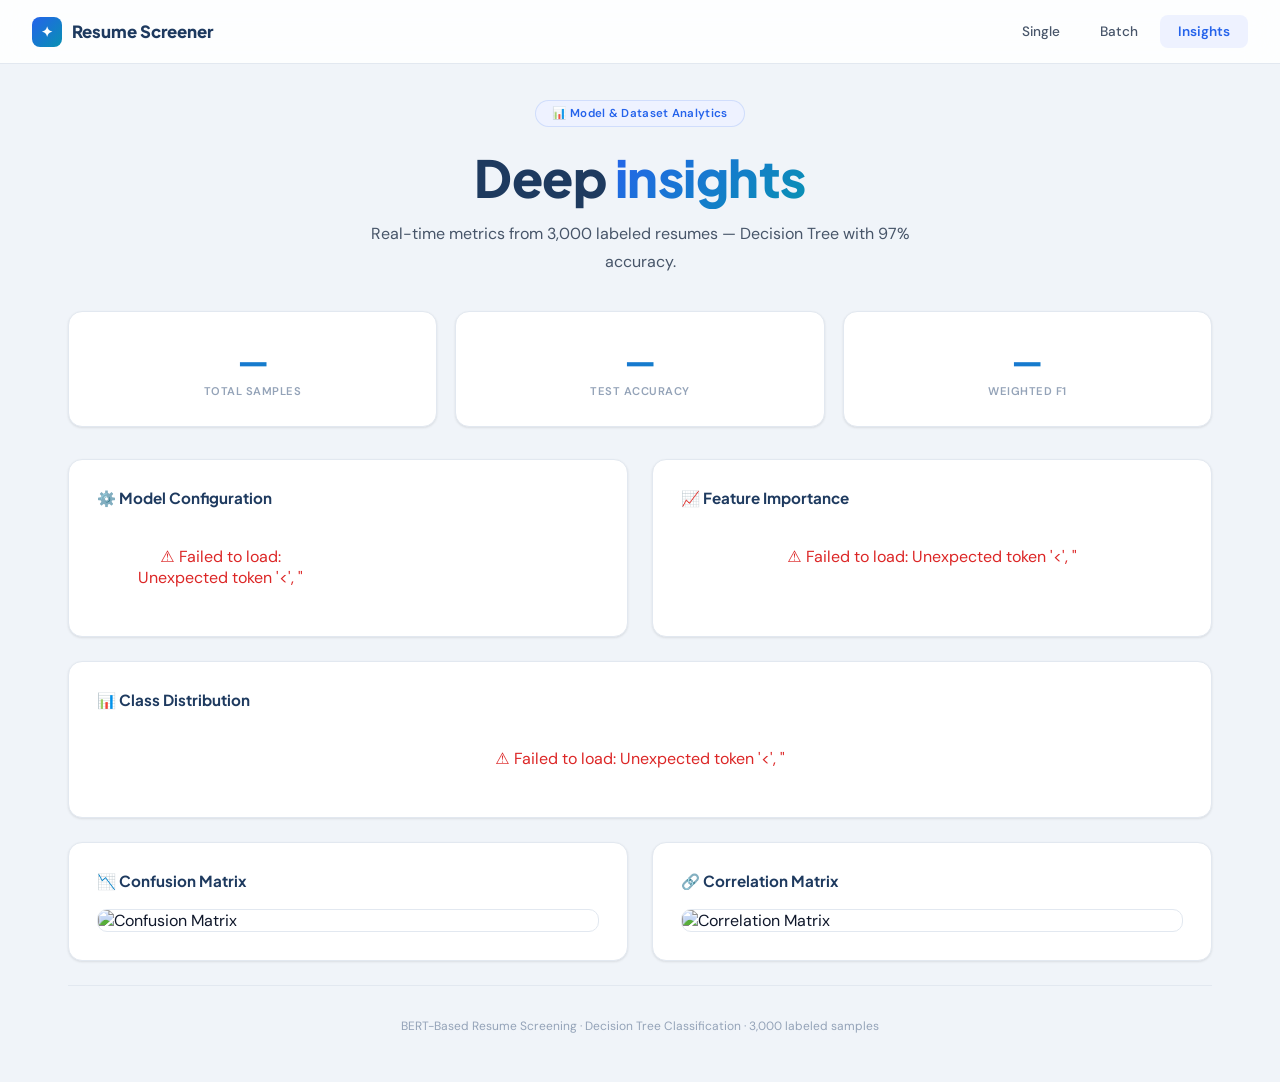
==== app/templates/analytics.html @ 0c1407dc "initial boom" ====
<!DOCTYPE html>
<html lang="en">
<head>
<meta charset="UTF-8">
<meta name="viewport" content="width=device-width, initial-scale=1.0">
<title>Insights — Resume Screener</title>
<link rel="preconnect" href="https://fonts.googleapis.com">
<link href="https://fonts.googleapis.com/css2?family=Plus+Jakarta+Sans:wght@400;500;600;700;800&family=DM+Sans:opsz,wght@9..40,400;9..40,500;9..40,600;9..40,700&display=swap" rel="stylesheet">
<style>
:root {
  --bg: #f0f4f9;
  --surface: #ffffff;
  --nav-bg: rgba(255,255,255,0.85);
  --border: #e2e8f0;
  --shadow-sm: 0 1px 3px rgba(0,0,0,0.06), 0 1px 2px rgba(0,0,0,0.04);
  --shadow-md: 0 4px 16px rgba(0,0,0,0.06), 0 2px 8px rgba(0,0,0,0.04);
  --radius: 14px;
  --radius-sm: 8px;
  --text: #0f172a;
  --text-secondary: #475569;
  --text-tertiary: #94a3b8;
  --primary: #1e3a5f;
  --primary-light: #2563eb;
  --primary-surface: #eef2ff;
  --accent: #0891b2;
  --success: #059669;
  --success-bg: #ecfdf5;
  --warning: #d97706;
  --warning-bg: #fffbeb;
  --danger: #dc2626;
  --danger-bg: #fef2f2;
}
*{margin:0;padding:0;box-sizing:border-box}
body{
  font-family:'DM Sans',system-ui,-apple-system,sans-serif;
  background:var(--bg);color:var(--text);min-height:100vh;
}

nav{
  position:fixed;top:0;left:0;right:0;z-index:100;
  background:var(--nav-bg);
  backdrop-filter:blur(16px);-webkit-backdrop-filter:blur(16px);
  border-bottom:1px solid var(--border);
  padding:0 32px;height:64px;
  display:flex;align-items:center;justify-content:space-between;
}
nav .logo{
  font-family:'Plus Jakarta Sans',sans-serif;
  font-size:1.05rem;font-weight:800;
  color:var(--primary);display:flex;align-items:center;gap:10px;
}
nav .logo .logo-icon{
  width:30px;height:30px;
  background:linear-gradient(135deg,var(--primary-light),var(--accent));
  border-radius:8px;display:flex;align-items:center;justify-content:center;
  color:#fff;font-size:.85rem;
}
nav .links{display:flex;gap:4px}
nav .links a{
  color:var(--text-secondary);text-decoration:none;
  font-size:.85rem;font-weight:500;
  padding:8px 18px;border-radius:var(--radius-sm);
  transition:all .2s;
}
nav .links a:hover{color:var(--primary-light);background:var(--primary-surface)}
nav .links a.active{color:var(--primary-light);background:var(--primary-surface);font-weight:600}

.container{max-width:1200px;margin:0 auto;padding:0 28px}

.hero{padding:100px 0 36px;text-align:center}
.hero-badge{
  display:inline-flex;align-items:center;gap:6px;
  padding:5px 16px;border-radius:20px;
  font-size:.72rem;font-weight:600;letter-spacing:.3px;
  background:var(--primary-surface);color:var(--primary-light);
  border:1px solid rgba(37,99,235,0.15);margin-bottom:20px;
}
.hero h1{
  font-family:'Plus Jakarta Sans',sans-serif;
  font-size:clamp(2rem,4.5vw,3.2rem);font-weight:800;
  line-height:1.2;letter-spacing:-0.5px;
  color:var(--primary);margin-bottom:12px;
}
.hero h1 .highlight{
  background:linear-gradient(135deg,var(--primary-light),var(--accent));
  -webkit-background-clip:text;-webkit-text-fill-color:transparent;
  background-clip:text;
}
.hero p{font-size:1rem;color:var(--text-secondary);max-width:560px;margin:0 auto;line-height:1.7}

.card{
  background:var(--surface);border:1px solid var(--border);
  border-radius:var(--radius);padding:28px;
  box-shadow:var(--shadow-sm);transition:all .25s;margin-bottom:24px;
}
.card:hover{box-shadow:var(--shadow-md)}
.card h2{
  font-family:'Plus Jakarta Sans',sans-serif;
  font-size:.95rem;font-weight:700;color:var(--primary);
  margin-bottom:18px;display:flex;align-items:center;gap:8px;
}

/* ─── Hero Stats ─── */
.hero-stats{display:grid;grid-template-columns:repeat(3,1fr);gap:18px;margin-bottom:32px}
.hs-item{
  text-align:center;padding:28px 20px;
  background:var(--surface);border-radius:var(--radius);
  border:1px solid var(--border);box-shadow:var(--shadow-sm);
  transition:all .25s;
}
.hs-item:hover{box-shadow:var(--shadow-md);transform:translateY(-2px)}
.hs-item .hs-num{
  font-size:2rem;font-weight:800;font-family:'Plus Jakarta Sans',sans-serif;
  background:linear-gradient(135deg,var(--primary-light),var(--accent));
  -webkit-background-clip:text;-webkit-text-fill-color:transparent;
  background-clip:text;
}
.hs-item .hs-label{font-size:.7rem;color:var(--text-tertiary);text-transform:uppercase;letter-spacing:.5px;font-weight:600;margin-top:4px}

/* ─── Two Column ─── */
.two-col{display:grid;grid-template-columns:1fr 1fr;gap:24px}
@media(max-width:968px){.two-col{grid-template-columns:1fr}.hero-stats{grid-template-columns:1fr}}

/* ─── Feat Bars ─── */
.feat{margin:8px 0}
.feat .ft-header{display:flex;justify-content:space-between;font-size:.78rem;margin-bottom:4px}
.feat .ft-header span:last-child{color:var(--primary-light);font-weight:600;font-family:'Plus Jakarta Sans',sans-serif}
.feat .ft-track{height:20px;background:var(--bg);border-radius:6px;overflow:hidden;border:1px solid var(--border)}
.feat .ft-fill{height:100%;border-radius:6px;transition:width 1s cubic-bezier(.23,1,.32,1);background:linear-gradient(90deg,var(--primary-light),var(--accent))}

/* ─── Config ─── */
.cfg-grid{display:grid;grid-template-columns:1fr 1fr;gap:8px}
.cfg-row{display:flex;justify-content:space-between;padding:10px 14px;border-radius:6px;background:var(--bg);border:1px solid var(--border);font-size:.78rem}
.cfg-row .ck{color:var(--text-secondary)}
.cfg-row .cv{color:var(--primary-light);font-weight:600;font-family:'Plus Jakarta Sans',sans-serif}

/* ─── Charts ─── */
.chart-box{border-radius:10px;overflow:hidden;border:1px solid var(--border)}
.chart-box img{max-width:100%;display:block}

/* ─── Donut ─── */
.donut-wrap{display:flex;gap:28px;align-items:center;justify-content:center;flex-wrap:wrap}
.donut-svg{width:170px;height:170px;position:relative}
.donut-svg svg{transform:rotate(-90deg)}
.donut-svg .d-center{position:absolute;inset:0;display:flex;flex-direction:column;align-items:center;justify-content:center;font-size:.65rem;color:var(--text-tertiary)}
.donut-svg .d-center .d-big{font-size:1.5rem;font-weight:800;font-family:'Plus Jakarta Sans',sans-serif;color:var(--text)}
.donut-legend{display:flex;flex-direction:column;gap:8px}
.donut-legend .dl-item{display:flex;align-items:center;gap:8px;font-size:.8rem}
.donut-legend .dl-dot{width:10px;height:10px;border-radius:50%}

.spinner-wrap{text-align:center;padding:40px;color:var(--text-tertiary)}
.spinner-wrap .sp{width:24px;height:24px;border:2px solid rgba(37,99,235,0.1);border-top-color:var(--primary-light);border-radius:50%;animation:spin .7s linear infinite;margin:0 auto 12px}
@keyframes spin{to{transform:rotate(360deg)}}

footer{text-align:center;padding:32px 0 48px;border-top:1px solid var(--border)}
footer p{font-size:.75rem;color:var(--text-tertiary)}
::-webkit-scrollbar{width:6px}
::-webkit-scrollbar-thumb{background:var(--border);border-radius:3px}

@media(max-width:768px){
  nav{padding:0 16px}
  .hero{padding:84px 0 28px}
  .card{padding:20px}
  .cfg-grid{grid-template-columns:1fr}
  .donut-wrap{flex-direction:column}
}
</style>
</head>
<body>
<nav>
  <div class="logo">
    <span class="logo-icon">✦</span>
    Resume Screener
  </div>
  <div class="links">
    <a href="/">Single</a>
    <a href="/batch">Batch</a>
    <a href="/analytics" class="active">Insights</a>
  </div>
</nav>

<div class="container">
  <div class="hero">
    <div class="hero-badge">📊 Model & Dataset Analytics</div>
    <h1>Deep <span class="highlight">insights</span></h1>
    <p>Real-time metrics from 3,000 labeled resumes — Decision Tree with 97% accuracy.</p>
  </div>

  <div class="hero-stats" id="heroStats">
    <div class="hs-item"><div class="hs-num" id="totalSamples">—</div><div class="hs-label">Total Samples</div></div>
    <div class="hs-item"><div class="hs-num" id="testAccuracy">—</div><div class="hs-label">Test Accuracy</div></div>
    <div class="hs-item"><div class="hs-num" id="testF1">—</div><div class="hs-label">Weighted F1</div></div>
  </div>

  <div class="two-col">
    <div class="card">
      <h2>⚙️ Model Configuration</h2>
      <div class="cfg-grid" id="modelConfig">
        <div class="spinner-wrap"><div class="sp"></div><span>Loading...</span></div>
      </div>
    </div>
    <div class="card">
      <h2>📈 Feature Importance</h2>
      <div id="featureImportance">
        <div class="spinner-wrap"><div class="sp"></div><span>Loading...</span></div>
      </div>
    </div>
  </div>

  <div class="card">
    <h2>📊 Class Distribution</h2>
    <div id="classDist">
      <div class="spinner-wrap"><div class="sp"></div><span>Loading...</span></div>
    </div>
  </div>

  <div class="two-col">
    <div class="card">
      <h2>📉 Confusion Matrix</h2>
      <div class="chart-box"><img id="confMatrix" src="" alt="Confusion Matrix" style="width:100%"></div>
    </div>
    <div class="card">
      <h2>🔗 Correlation Matrix</h2>
      <div class="chart-box"><img id="corrMatrix" src="" alt="Correlation Matrix" style="width:100%"></div>
    </div>
  </div>

  <footer>
    <p>BERT-Based Resume Screening &middot; Decision Tree Classification &middot; 3,000 labeled samples</p>
  </footer>
</div>

<script>
async function loadAnalytics(){
  try{
    const [m, d, s] = await Promise.all([
      fetch('/api/model/info').then(r=>r.json()),
      fetch('/api/class_distribution').then(r=>r.json()),
      fetch('/api/dataset/stats').then(r=>r.json())
    ]);
    document.getElementById('totalSamples').textContent = s.total_samples?.toLocaleString() || '—';
    document.getElementById('testAccuracy').textContent = m.test_accuracy ? (m.test_accuracy*100).toFixed(1)+'%' : '—';
    document.getElementById('testF1').textContent = m.test_f1 ? (m.test_f1*100).toFixed(1)+'%' : '—';
    if(m.params){
      document.getElementById('modelConfig').innerHTML = Object.entries(m.params).map(([k,v]) =>
        `<div class="cfg-row"><span class="ck">${k.replace(/_/g,' ')}</span><span class="cv">${v===null?'balanced':v}</span></div>`
      ).join('');
    }
    if(m.feature_importance?.length){
      const fi = m.feature_importance.slice(0,8), mx = Math.max(...fi.map(f=>f.importance));
      document.getElementById('featureImportance').innerHTML = fi.map(f =>
        `<div class="feat"><div class="ft-header"><span>${f.feature.replace(/_/g,' ')}</span><span>${(f.importance*100).toFixed(1)}%</span></div><div class="ft-track"><div class="ft-fill" style="width:${(f.importance/mx*100).toFixed(1)}%"></div></div></div>`
      ).join('');
    }
    if(d.class_distribution){
      const dist = d.class_distribution, total = Object.values(dist).reduce((a,b)=>a+b,0);
      const colors = {Authentic:'#059669', Suspicious:'#d97706', 'Potentially Fake':'#dc2626'};
      let offset = 0;
      const slices = Object.entries(dist).map(([k,v])=>{
        const pct=v/total*100; const s=offset; offset+=pct/100*360;
        return `<circle cx="85" cy="85" r="72" fill="none" stroke="${colors[k]}" stroke-width="22" stroke-dasharray="${pct/100*452} ${452}" stroke-dashoffset="${-s/360*452}"/>`;
      }).join('');
      document.getElementById('classDist').innerHTML = `
        <div class="donut-wrap">
          <div class="donut-svg"><svg viewBox="0 0 170 170" width="170" height="170">${slices}</svg><div class="d-center"><span class="d-big">${total}</span><span>total</span></div></div>
          <div class="donut-legend">${Object.entries(dist).map(([k,v])=>`<div class="dl-item"><span class="dl-dot" style="background:${colors[k]}"></span><span>${k} <strong>${v}</strong> (${(v/total*100).toFixed(1)}%)</span></div>`).join('')}</div>
        </div>`;
    }
    document.getElementById('confMatrix').src = '/static/confusion_matrix.png';
    document.getElementById('corrMatrix').src = '/static/correlation_matrix.png';
  }catch(err){
    document.querySelectorAll('#modelConfig,#featureImportance,#classDist').forEach(el =>
      el.innerHTML = `<div style="padding:20px;text-align:center;color:var(--danger)">⚠ Failed to load: ${err.message}</div>`
    );
  }
}
loadAnalytics();
</script>
</body>
</html>
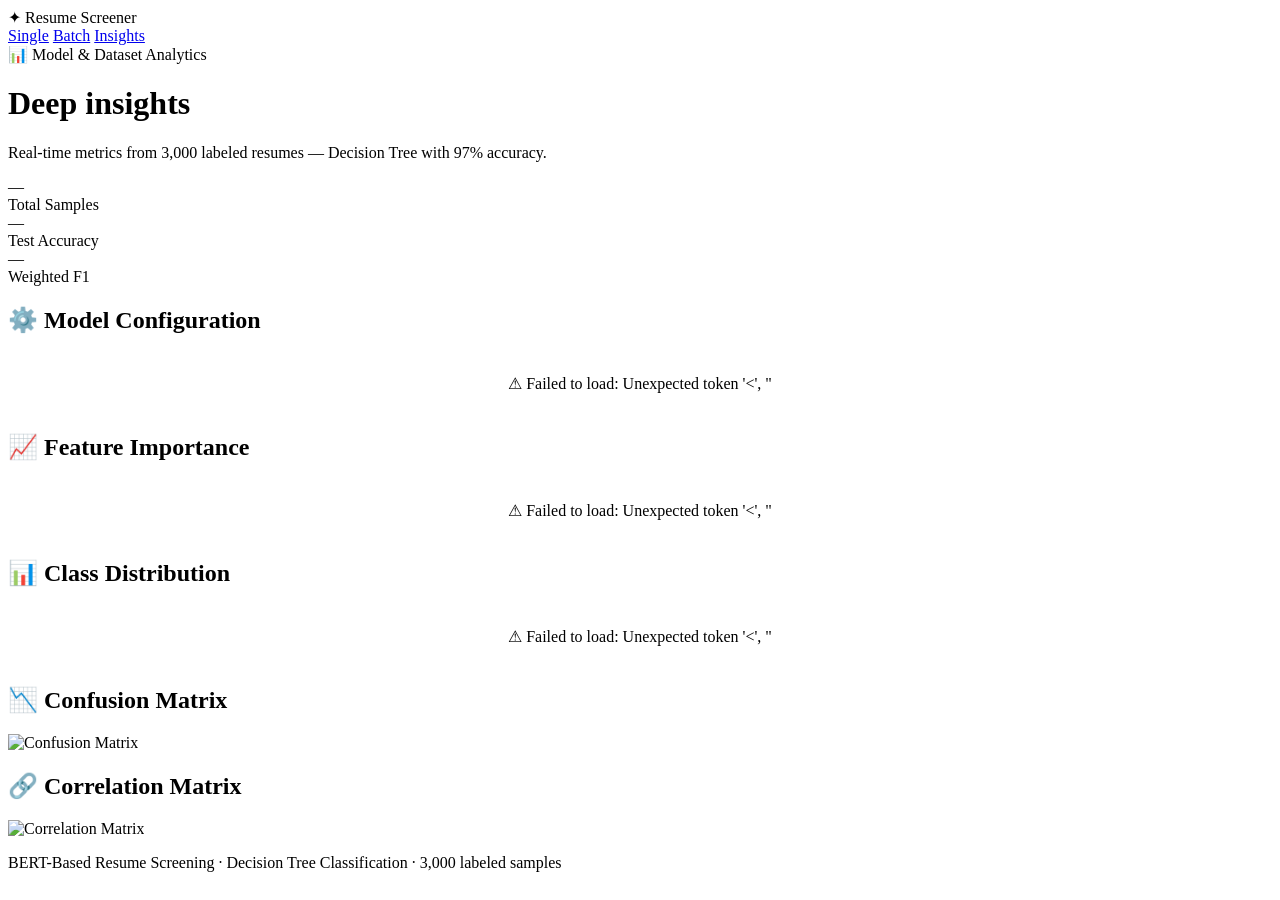
==== commit 74168e24: "retrained F1 to 98%" ====
--- a/app/templates/analytics.html
+++ b/app/templates/analytics.html
@@ -6,165 +6,7 @@
 <title>Insights — Resume Screener</title>
 <link rel="preconnect" href="https://fonts.googleapis.com">
 <link href="https://fonts.googleapis.com/css2?family=Plus+Jakarta+Sans:wght@400;500;600;700;800&family=DM+Sans:opsz,wght@9..40,400;9..40,500;9..40,600;9..40,700&display=swap" rel="stylesheet">
-<style>
-:root {
-  --bg: #f0f4f9;
-  --surface: #ffffff;
-  --nav-bg: rgba(255,255,255,0.85);
-  --border: #e2e8f0;
-  --shadow-sm: 0 1px 3px rgba(0,0,0,0.06), 0 1px 2px rgba(0,0,0,0.04);
-  --shadow-md: 0 4px 16px rgba(0,0,0,0.06), 0 2px 8px rgba(0,0,0,0.04);
-  --radius: 14px;
-  --radius-sm: 8px;
-  --text: #0f172a;
-  --text-secondary: #475569;
-  --text-tertiary: #94a3b8;
-  --primary: #1e3a5f;
-  --primary-light: #2563eb;
-  --primary-surface: #eef2ff;
-  --accent: #0891b2;
-  --success: #059669;
-  --success-bg: #ecfdf5;
-  --warning: #d97706;
-  --warning-bg: #fffbeb;
-  --danger: #dc2626;
-  --danger-bg: #fef2f2;
-}
-*{margin:0;padding:0;box-sizing:border-box}
-body{
-  font-family:'DM Sans',system-ui,-apple-system,sans-serif;
-  background:var(--bg);color:var(--text);min-height:100vh;
-}
-
-nav{
-  position:fixed;top:0;left:0;right:0;z-index:100;
-  background:var(--nav-bg);
-  backdrop-filter:blur(16px);-webkit-backdrop-filter:blur(16px);
-  border-bottom:1px solid var(--border);
-  padding:0 32px;height:64px;
-  display:flex;align-items:center;justify-content:space-between;
-}
-nav .logo{
-  font-family:'Plus Jakarta Sans',sans-serif;
-  font-size:1.05rem;font-weight:800;
-  color:var(--primary);display:flex;align-items:center;gap:10px;
-}
-nav .logo .logo-icon{
-  width:30px;height:30px;
-  background:linear-gradient(135deg,var(--primary-light),var(--accent));
-  border-radius:8px;display:flex;align-items:center;justify-content:center;
-  color:#fff;font-size:.85rem;
-}
-nav .links{display:flex;gap:4px}
-nav .links a{
-  color:var(--text-secondary);text-decoration:none;
-  font-size:.85rem;font-weight:500;
-  padding:8px 18px;border-radius:var(--radius-sm);
-  transition:all .2s;
-}
-nav .links a:hover{color:var(--primary-light);background:var(--primary-surface)}
-nav .links a.active{color:var(--primary-light);background:var(--primary-surface);font-weight:600}
-
-.container{max-width:1200px;margin:0 auto;padding:0 28px}
-
-.hero{padding:100px 0 36px;text-align:center}
-.hero-badge{
-  display:inline-flex;align-items:center;gap:6px;
-  padding:5px 16px;border-radius:20px;
-  font-size:.72rem;font-weight:600;letter-spacing:.3px;
-  background:var(--primary-surface);color:var(--primary-light);
-  border:1px solid rgba(37,99,235,0.15);margin-bottom:20px;
-}
-.hero h1{
-  font-family:'Plus Jakarta Sans',sans-serif;
-  font-size:clamp(2rem,4.5vw,3.2rem);font-weight:800;
-  line-height:1.2;letter-spacing:-0.5px;
-  color:var(--primary);margin-bottom:12px;
-}
-.hero h1 .highlight{
-  background:linear-gradient(135deg,var(--primary-light),var(--accent));
-  -webkit-background-clip:text;-webkit-text-fill-color:transparent;
-  background-clip:text;
-}
-.hero p{font-size:1rem;color:var(--text-secondary);max-width:560px;margin:0 auto;line-height:1.7}
-
-.card{
-  background:var(--surface);border:1px solid var(--border);
-  border-radius:var(--radius);padding:28px;
-  box-shadow:var(--shadow-sm);transition:all .25s;margin-bottom:24px;
-}
-.card:hover{box-shadow:var(--shadow-md)}
-.card h2{
-  font-family:'Plus Jakarta Sans',sans-serif;
-  font-size:.95rem;font-weight:700;color:var(--primary);
-  margin-bottom:18px;display:flex;align-items:center;gap:8px;
-}
-
-/* ─── Hero Stats ─── */
-.hero-stats{display:grid;grid-template-columns:repeat(3,1fr);gap:18px;margin-bottom:32px}
-.hs-item{
-  text-align:center;padding:28px 20px;
-  background:var(--surface);border-radius:var(--radius);
-  border:1px solid var(--border);box-shadow:var(--shadow-sm);
-  transition:all .25s;
-}
-.hs-item:hover{box-shadow:var(--shadow-md);transform:translateY(-2px)}
-.hs-item .hs-num{
-  font-size:2rem;font-weight:800;font-family:'Plus Jakarta Sans',sans-serif;
-  background:linear-gradient(135deg,var(--primary-light),var(--accent));
-  -webkit-background-clip:text;-webkit-text-fill-color:transparent;
-  background-clip:text;
-}
-.hs-item .hs-label{font-size:.7rem;color:var(--text-tertiary);text-transform:uppercase;letter-spacing:.5px;font-weight:600;margin-top:4px}
-
-/* ─── Two Column ─── */
-.two-col{display:grid;grid-template-columns:1fr 1fr;gap:24px}
-@media(max-width:968px){.two-col{grid-template-columns:1fr}.hero-stats{grid-template-columns:1fr}}
-
-/* ─── Feat Bars ─── */
-.feat{margin:8px 0}
-.feat .ft-header{display:flex;justify-content:space-between;font-size:.78rem;margin-bottom:4px}
-.feat .ft-header span:last-child{color:var(--primary-light);font-weight:600;font-family:'Plus Jakarta Sans',sans-serif}
-.feat .ft-track{height:20px;background:var(--bg);border-radius:6px;overflow:hidden;border:1px solid var(--border)}
-.feat .ft-fill{height:100%;border-radius:6px;transition:width 1s cubic-bezier(.23,1,.32,1);background:linear-gradient(90deg,var(--primary-light),var(--accent))}
-
-/* ─── Config ─── */
-.cfg-grid{display:grid;grid-template-columns:1fr 1fr;gap:8px}
-.cfg-row{display:flex;justify-content:space-between;padding:10px 14px;border-radius:6px;background:var(--bg);border:1px solid var(--border);font-size:.78rem}
-.cfg-row .ck{color:var(--text-secondary)}
-.cfg-row .cv{color:var(--primary-light);font-weight:600;font-family:'Plus Jakarta Sans',sans-serif}
-
-/* ─── Charts ─── */
-.chart-box{border-radius:10px;overflow:hidden;border:1px solid var(--border)}
-.chart-box img{max-width:100%;display:block}
-
-/* ─── Donut ─── */
-.donut-wrap{display:flex;gap:28px;align-items:center;justify-content:center;flex-wrap:wrap}
-.donut-svg{width:170px;height:170px;position:relative}
-.donut-svg svg{transform:rotate(-90deg)}
-.donut-svg .d-center{position:absolute;inset:0;display:flex;flex-direction:column;align-items:center;justify-content:center;font-size:.65rem;color:var(--text-tertiary)}
-.donut-svg .d-center .d-big{font-size:1.5rem;font-weight:800;font-family:'Plus Jakarta Sans',sans-serif;color:var(--text)}
-.donut-legend{display:flex;flex-direction:column;gap:8px}
-.donut-legend .dl-item{display:flex;align-items:center;gap:8px;font-size:.8rem}
-.donut-legend .dl-dot{width:10px;height:10px;border-radius:50%}
-
-.spinner-wrap{text-align:center;padding:40px;color:var(--text-tertiary)}
-.spinner-wrap .sp{width:24px;height:24px;border:2px solid rgba(37,99,235,0.1);border-top-color:var(--primary-light);border-radius:50%;animation:spin .7s linear infinite;margin:0 auto 12px}
-@keyframes spin{to{transform:rotate(360deg)}}
-
-footer{text-align:center;padding:32px 0 48px;border-top:1px solid var(--border)}
-footer p{font-size:.75rem;color:var(--text-tertiary)}
-::-webkit-scrollbar{width:6px}
-::-webkit-scrollbar-thumb{background:var(--border);border-radius:3px}
-
-@media(max-width:768px){
-  nav{padding:0 16px}
-  .hero{padding:84px 0 28px}
-  .card{padding:20px}
-  .cfg-grid{grid-template-columns:1fr}
-  .donut-wrap{flex-direction:column}
-}
-</style>
+<link rel="stylesheet" href="/static/style.css?v=2">
 </head>
 <body>
 <nav>
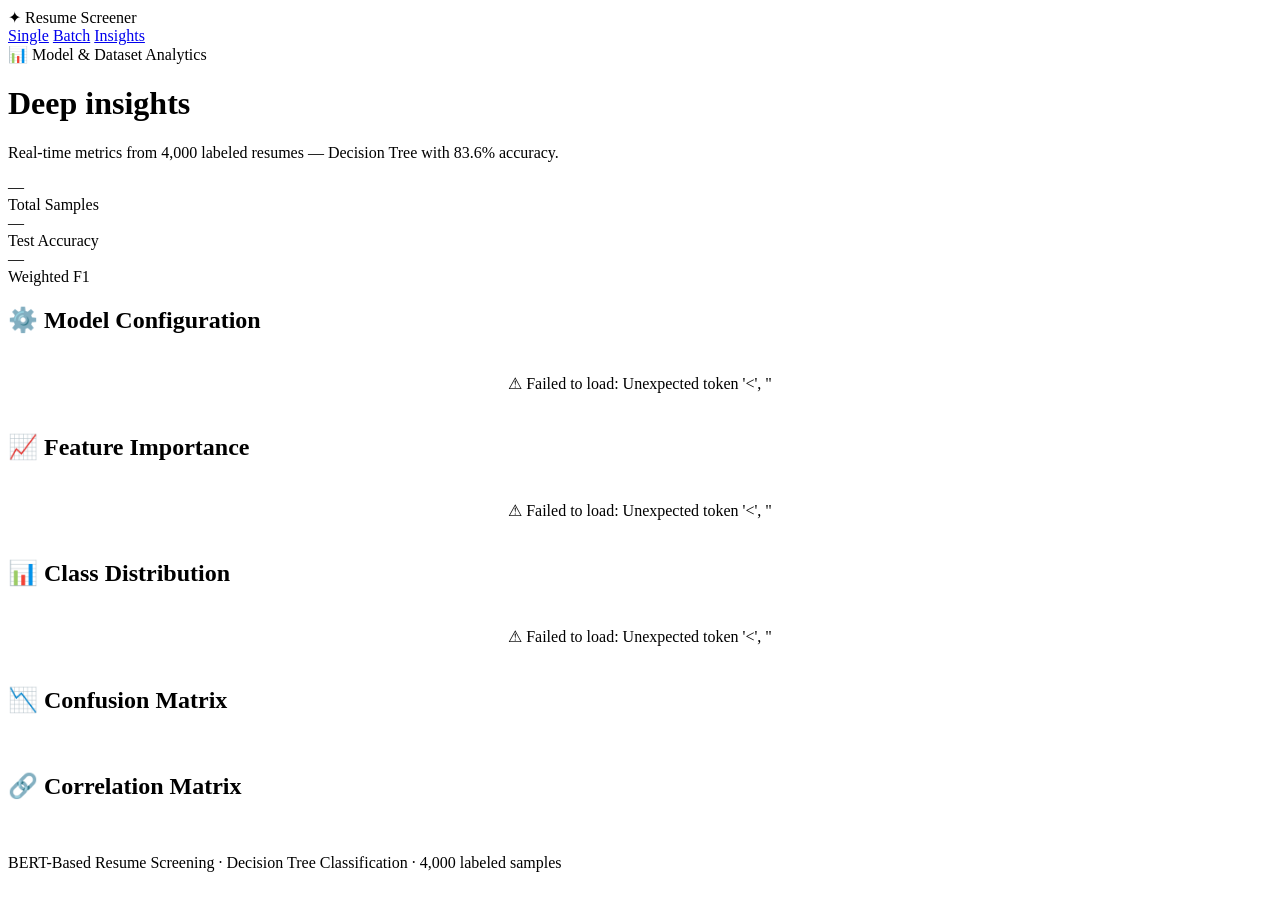
==== commit 2b7d6f83: "docker_hf" ====
--- a/app/templates/analytics.html
+++ b/app/templates/analytics.html
@@ -5,10 +5,24 @@
 <meta name="viewport" content="width=device-width, initial-scale=1.0">
 <title>Insights — Resume Screener</title>
 <link rel="preconnect" href="https://fonts.googleapis.com">
-<link href="https://fonts.googleapis.com/css2?family=Plus+Jakarta+Sans:wght@400;500;600;700;800&family=DM+Sans:opsz,wght@9..40,400;9..40,500;9..40,600;9..40,700&display=swap" rel="stylesheet">
-<link rel="stylesheet" href="/static/style.css?v=2">
+<link href="https://fonts.googleapis.com/css2?family=Plus+Jakarta+Sans:wght@400;500;600;700;800&family=Inter:wght@300;400;500;600;700&display=swap" rel="stylesheet">
+<link rel="stylesheet" href="/static/style.css?v=4">
 </head>
 <body>
+
+<div class="particles">
+  <span class="particle"></span>
+  <span class="particle"></span>
+  <span class="particle"></span>
+  <span class="particle"></span>
+  <span class="particle"></span>
+  <span class="particle"></span>
+  <span class="particle"></span>
+  <span class="particle"></span>
+  <span class="particle"></span>
+  <span class="particle"></span>
+</div>
+
 <nav>
   <div class="logo">
     <span class="logo-icon">✦</span>
@@ -24,8 +38,8 @@
 <div class="container">
   <div class="hero">
     <div class="hero-badge">📊 Model & Dataset Analytics</div>
-    <h1>Deep <span class="highlight">insights</span></h1>
-    <p>Real-time metrics from 3,000 labeled resumes — Decision Tree with 97% accuracy.</p>
+    <h1>Deep <span class="gradient-text">insights</span></h1>
+    <p>Real-time metrics from 4,000 labeled resumes — Decision Tree with 83.6% accuracy.</p>
   </div>
 
   <div class="hero-stats" id="heroStats">
@@ -38,13 +52,13 @@
     <div class="card">
       <h2>⚙️ Model Configuration</h2>
       <div class="cfg-grid" id="modelConfig">
-        <div class="spinner-wrap"><div class="sp"></div><span>Loading...</span></div>
+        <div class="spinner-wrap"><div class="sp"></div><span>Loading model data...</span></div>
       </div>
     </div>
     <div class="card">
       <h2>📈 Feature Importance</h2>
       <div id="featureImportance">
-        <div class="spinner-wrap"><div class="sp"></div><span>Loading...</span></div>
+        <div class="spinner-wrap"><div class="sp"></div><span>Loading feature data...</span></div>
       </div>
     </div>
   </div>
@@ -52,65 +66,113 @@
   <div class="card">
     <h2>📊 Class Distribution</h2>
     <div id="classDist">
-      <div class="spinner-wrap"><div class="sp"></div><span>Loading...</span></div>
+      <div class="spinner-wrap"><div class="sp"></div><span>Loading distribution data...</span></div>
     </div>
   </div>
 
   <div class="two-col">
     <div class="card">
       <h2>📉 Confusion Matrix</h2>
-      <div class="chart-box"><img id="confMatrix" src="" alt="Confusion Matrix" style="width:100%"></div>
+      <div class="chart-box"><img id="confMatrix" src="" alt="Confusion Matrix" style="width:100%;opacity:0;transition:opacity 0.8s ease"></div>
     </div>
     <div class="card">
       <h2>🔗 Correlation Matrix</h2>
-      <div class="chart-box"><img id="corrMatrix" src="" alt="Correlation Matrix" style="width:100%"></div>
+      <div class="chart-box"><img id="corrMatrix" src="" alt="Correlation Matrix" style="width:100%;opacity:0;transition:opacity 0.8s ease"></div>
     </div>
   </div>
 
   <footer>
-    <p>BERT-Based Resume Screening &middot; Decision Tree Classification &middot; 3,000 labeled samples</p>
+    <p>BERT-Based Resume Screening &middot; Decision Tree Classification &middot; 4,000 labeled samples</p>
   </footer>
 </div>
 
 <script>
-async function loadAnalytics(){
-  try{
+async function loadAnalytics() {
+  try {
     const [m, d, s] = await Promise.all([
-      fetch('/api/model/info').then(r=>r.json()),
-      fetch('/api/class_distribution').then(r=>r.json()),
-      fetch('/api/dataset/stats').then(r=>r.json())
+      fetch('/api/model/info').then(r => r.json()),
+      fetch('/api/class_distribution').then(r => r.json()),
+      fetch('/api/dataset/stats').then(r => r.json())
     ]);
-    document.getElementById('totalSamples').textContent = s.total_samples?.toLocaleString() || '—';
-    document.getElementById('testAccuracy').textContent = m.test_accuracy ? (m.test_accuracy*100).toFixed(1)+'%' : '—';
-    document.getElementById('testF1').textContent = m.test_f1 ? (m.test_f1*100).toFixed(1)+'%' : '—';
-    if(m.params){
-      document.getElementById('modelConfig').innerHTML = Object.entries(m.params).map(([k,v]) =>
-        `<div class="cfg-row"><span class="ck">${k.replace(/_/g,' ')}</span><span class="cv">${v===null?'balanced':v}</span></div>`
+
+    function animateNum(el, target, suffix, decimals) {
+      const duration = 1800;
+      const start = performance.now();
+      function update(now) {
+        const pct = Math.min((now - start) / duration, 1);
+        const eased = 1 - Math.pow(1 - pct, 3);
+        el.textContent = (target * eased).toFixed(decimals || 0) + (suffix || '');
+        if (pct < 1) requestAnimationFrame(update);
+      }
+      requestAnimationFrame(update);
+    }
+
+    const totalEl = document.getElementById('totalSamples');
+    const accEl = document.getElementById('testAccuracy');
+    const f1El = document.getElementById('testF1');
+
+    totalEl.textContent = (s.total_samples || 0).toLocaleString();
+    setTimeout(() => animateNum(accEl, (m.test_accuracy || 0) * 100, '%', 1), 200);
+    setTimeout(() => animateNum(f1El, (m.test_f1 || 0) * 100, '%', 1), 400);
+
+    if (m.params) {
+      document.getElementById('modelConfig').innerHTML = Object.entries(m.params).map(([k, v]) =>
+        `<div class="cfg-row" style="animation:fadeUp 0.4s ease both"><span class="ck">${k.replace(/_/g, ' ')}</span><span class="cv">${v === null ? 'None' : v}</span></div>`
       ).join('');
     }
-    if(m.feature_importance?.length){
-      const fi = m.feature_importance.slice(0,8), mx = Math.max(...fi.map(f=>f.importance));
-      document.getElementById('featureImportance').innerHTML = fi.map(f =>
-        `<div class="feat"><div class="ft-header"><span>${f.feature.replace(/_/g,' ')}</span><span>${(f.importance*100).toFixed(1)}%</span></div><div class="ft-track"><div class="ft-fill" style="width:${(f.importance/mx*100).toFixed(1)}%"></div></div></div>`
+
+    if (m.feature_importance && m.feature_importance.length) {
+      const fi = m.feature_importance;
+      const mx = Math.max(...fi.map(f => f.importance));
+      document.getElementById('featureImportance').innerHTML = fi.map((f, i) =>
+        `<div class="feat" style="animation-delay:${i * 0.08}s">
+          <div class="ft-header"><span>${f.feature.replace(/_/g, ' ')}</span><span>${(f.importance * 100).toFixed(1)}%</span></div>
+          <div class="ft-track"><div class="ft-fill" style="--fw:${(f.importance / mx * 100).toFixed(1)}%"></div></div>
+        </div>`
       ).join('');
+      setTimeout(() => document.querySelectorAll('.feat').forEach(el => el.classList.add('visible')), 300);
     }
-    if(d.class_distribution){
-      const dist = d.class_distribution, total = Object.values(dist).reduce((a,b)=>a+b,0);
-      const colors = {Authentic:'#059669', Suspicious:'#d97706', 'Potentially Fake':'#dc2626'};
+
+    if (d.class_distribution) {
+      const dist = d.class_distribution;
+      const total = Object.values(dist).reduce((a, b) => a + b, 0);
+      const colors = {Authentic: '#34d399', Suspicious: '#fbbf24', 'Potentially Fake': '#f87171'};
+      const entries = Object.entries(dist);
+      const circumference = 452;
       let offset = 0;
-      const slices = Object.entries(dist).map(([k,v])=>{
-        const pct=v/total*100; const s=offset; offset+=pct/100*360;
-        return `<circle cx="85" cy="85" r="72" fill="none" stroke="${colors[k]}" stroke-width="22" stroke-dasharray="${pct/100*452} ${452}" stroke-dashoffset="${-s/360*452}"/>`;
+      const slices = entries.map(([k, v]) => {
+        const pct = v / total;
+        const len = pct * circumference;
+        const dashoffset = -offset;
+        offset += len;
+        const delay = entries.indexOf([k, v]) * 0.3 || Object.keys(dist).indexOf(k) * 0.3;
+        return `<circle cx="85" cy="85" r="72" fill="none" stroke="${colors[k]}" stroke-width="22"
+          stroke-dasharray="${len} ${circumference - len}"
+          stroke-dashoffset="${dashoffset}"
+          style="transition: stroke-dasharray 1.5s cubic-bezier(0.16,1,0.3,1) ${Object.keys(dist).indexOf(k) * 0.3}s"/>`;
       }).join('');
-      document.getElementById('classDist').innerHTML = `
-        <div class="donut-wrap">
-          <div class="donut-svg"><svg viewBox="0 0 170 170" width="170" height="170">${slices}</svg><div class="d-center"><span class="d-big">${total}</span><span>total</span></div></div>
-          <div class="donut-legend">${Object.entries(dist).map(([k,v])=>`<div class="dl-item"><span class="dl-dot" style="background:${colors[k]}"></span><span>${k} <strong>${v}</strong> (${(v/total*100).toFixed(1)}%)</span></div>`).join('')}</div>
+
+      document.getElementById('classDist').innerHTML =
+        `<div class="donut-wrap">
+          <div class="donut-svg"><svg viewBox="0 0 170 170" width="170" height="170">${slices}</svg>
+          <div class="d-center"><span class="d-big">${total}</span><span>total</span></div></div>
+          <div class="donut-legend">${entries.map(([k, v]) =>
+            `<div class="dl-item" style="animation:fadeUp 0.5s ease ${Object.keys(dist).indexOf(k) * 0.15 + 0.5}s both">
+              <span class="dl-dot" style="background:${colors[k]}"></span>
+              <span>${k} <strong>${v}</strong> (${(v / total * 100).toFixed(1)}%)</span>
+            </div>`
+          ).join('')}
         </div>`;
     }
-    document.getElementById('confMatrix').src = '/static/confusion_matrix.png';
-    document.getElementById('corrMatrix').src = '/static/correlation_matrix.png';
-  }catch(err){
+
+    const conf = document.getElementById('confMatrix');
+    const corr = document.getElementById('corrMatrix');
+    conf.src = '/static/confusion_matrix.png?' + Date.now();
+    corr.src = '/static/correlation_matrix.png?' + Date.now();
+    conf.onload = () => conf.style.opacity = '1';
+    corr.onload = () => corr.style.opacity = '1';
+
+  } catch (err) {
     document.querySelectorAll('#modelConfig,#featureImportance,#classDist').forEach(el =>
       el.innerHTML = `<div style="padding:20px;text-align:center;color:var(--danger)">⚠ Failed to load: ${err.message}</div>`
     );
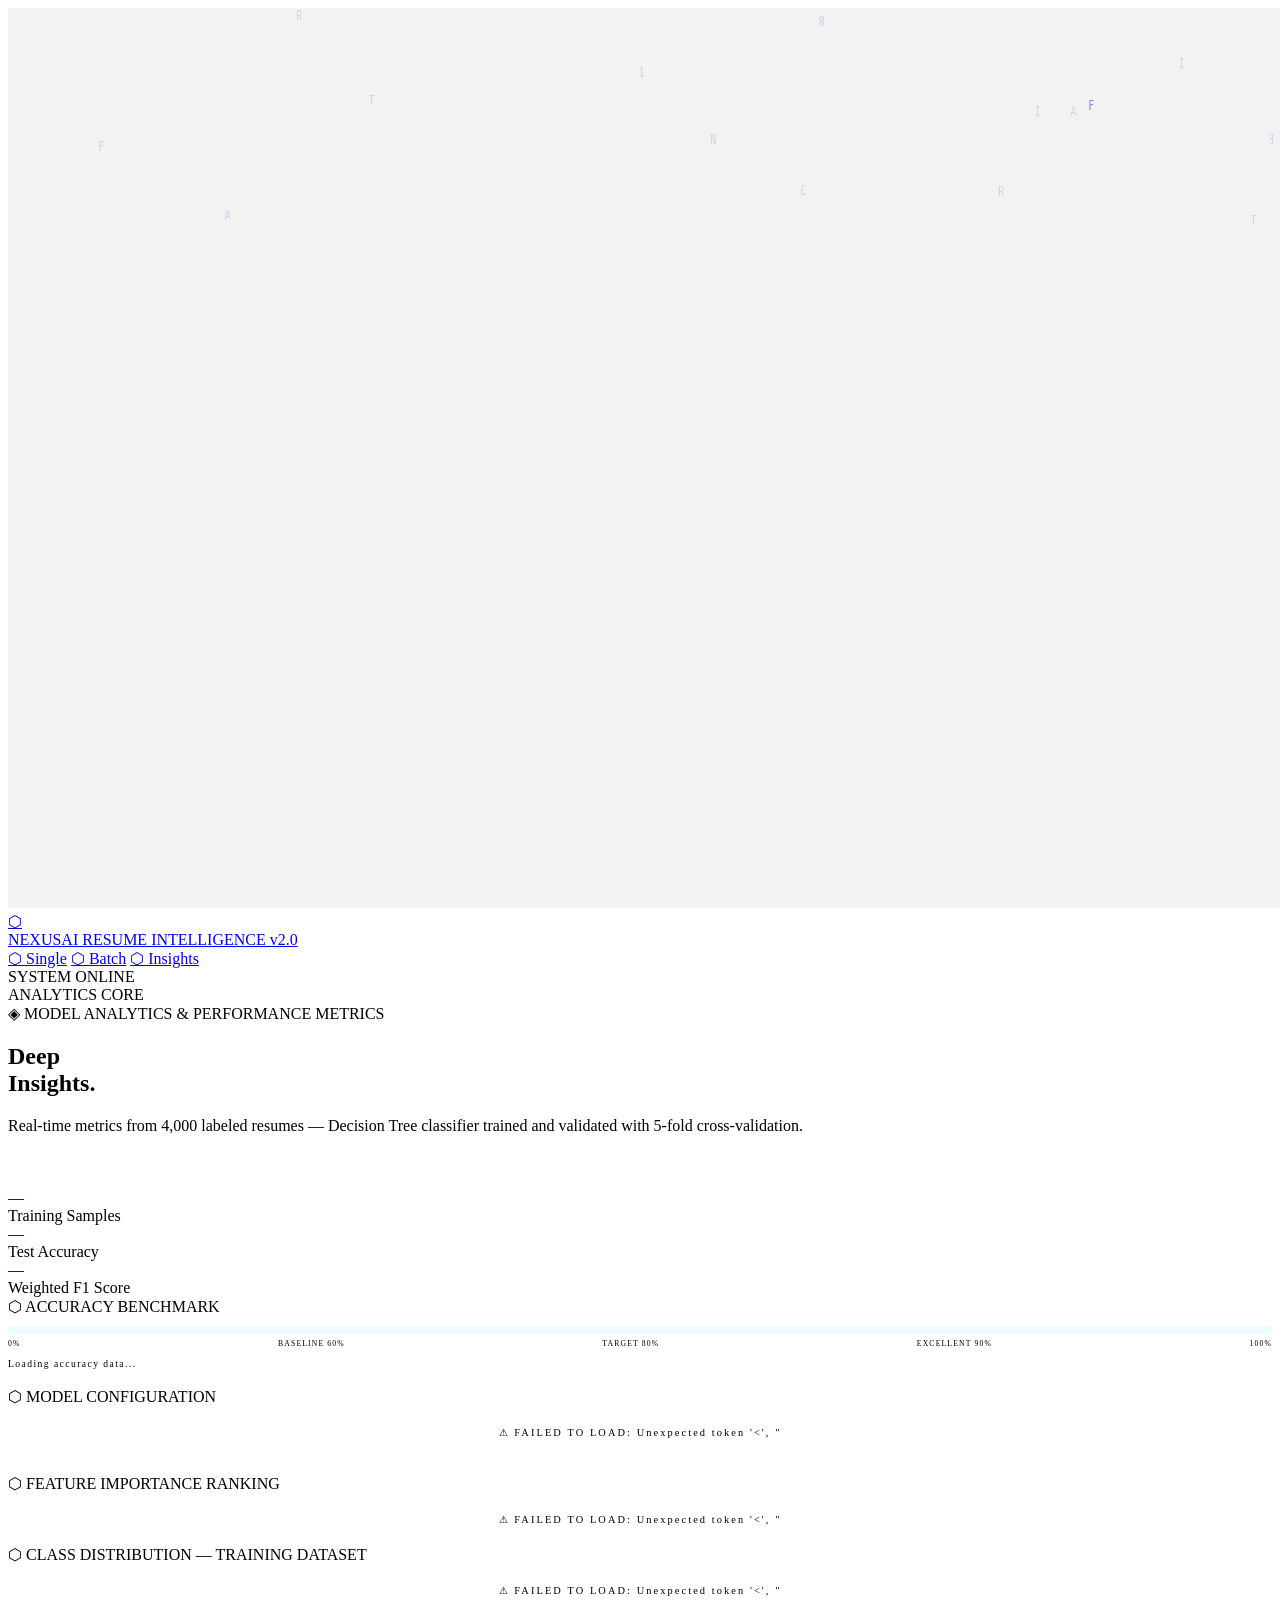
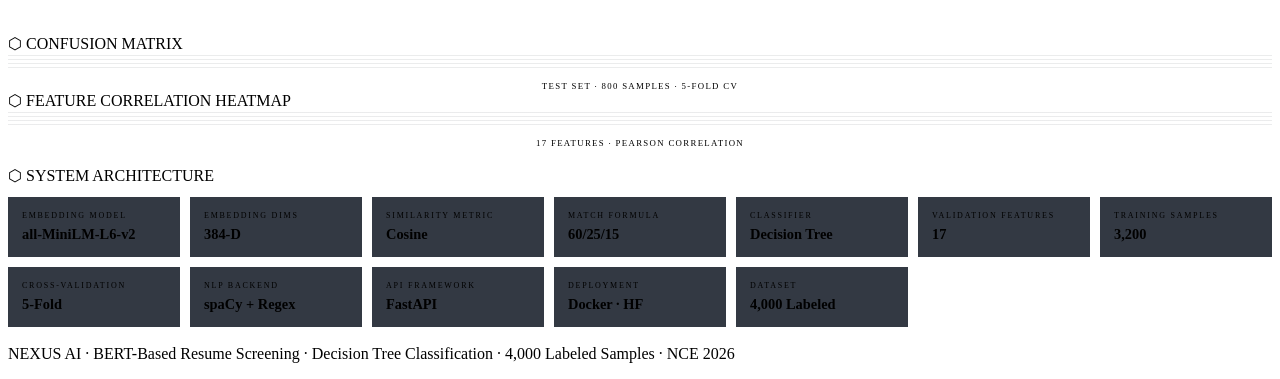
==== commit 36113eed: "UI REDESIGNED" ====
--- a/app/templates/analytics.html
+++ b/app/templates/analytics.html
@@ -3,168 +3,359 @@
 <head>
 <meta charset="UTF-8">
 <meta name="viewport" content="width=device-width, initial-scale=1.0">
-<title>Insights — Resume Screener</title>
+<title>NEXUS AI — Deep Insights Dashboard</title>
+<meta name="description" content="Real-time analytics — Decision Tree accuracy, feature importance, class distribution and confusion matrix for the BERT Resume Screener.">
 <link rel="preconnect" href="https://fonts.googleapis.com">
-<link href="https://fonts.googleapis.com/css2?family=Plus+Jakarta+Sans:wght@400;500;600;700;800&family=Inter:wght@300;400;500;600;700&display=swap" rel="stylesheet">
-<link rel="stylesheet" href="/static/style.css?v=4">
+<link href="https://fonts.googleapis.com/css2?family=Orbitron:wght@400;500;600;700;800;900&family=Inter:wght@300;400;500;600;700&family=Share+Tech+Mono&display=swap" rel="stylesheet">
+<link rel="stylesheet" href="/static/style.css?v=5">
+<style>
+  /* Extra analytics-specific styles */
+  .info-grid {
+    display: grid; grid-template-columns: repeat(auto-fill, minmax(160px, 1fr)); gap: 10px; margin-top: 12px;
+  }
+  .info-tile {
+    background: rgba(0,8,20,0.8); border: 1px solid var(--border);
+    border-radius: var(--radius-sm); padding: 14px;
+    transition: all 0.25s ease;
+  }
+  .info-tile:hover { border-color: var(--border-mid); background: var(--cyan-dim); }
+  .info-tile-label { font-family: var(--font-mono); font-size: 0.5rem; letter-spacing: 0.22em; color: var(--text-muted); text-transform: uppercase; margin-bottom: 6px; }
+  .info-tile-val { font-family: var(--font-display); font-size: 0.9rem; font-weight: 600; color: var(--cyan); }
+
+  .matrix-img-wrap {
+    position: relative; overflow: hidden; border-radius: var(--radius-sm);
+    border: 1px solid var(--border);
+  }
+  .matrix-img-wrap img {
+    width: 100%; display: block;
+    filter: brightness(0.88) contrast(1.08) hue-rotate(10deg);
+    transition: filter 0.3s ease, transform 0.3s ease;
+  }
+  .matrix-img-wrap img:hover { filter: brightness(1) contrast(1.1); transform: scale(1.01); }
+  .matrix-img-wrap::after {
+    content: ''; position: absolute; inset: 0; pointer-events: none;
+    background: repeating-linear-gradient(0deg, transparent, transparent 3px, rgba(0,9,18,0.08) 3px, rgba(0,9,18,0.08) 4px);
+  }
+
+  /* Radar-style hero divider */
+  .radar-line {
+    height: 2px; margin: 0 0 36px;
+    background: linear-gradient(90deg, transparent, var(--violet), var(--cyan), var(--mint), transparent);
+    animation: dividerPulse 3s ease-in-out infinite;
+  }
+
+  /* Accuracy tier indicator */
+  .acc-bar-wrap { margin-top: 10px; }
+  .acc-bar-track { height: 8px; background: rgba(0,212,255,0.07); border-radius: 4px; overflow: hidden; border: 1px solid var(--border); margin-bottom: 5px; }
+  .acc-bar-fill { height: 100%; border-radius: 4px; background: linear-gradient(90deg, var(--violet), var(--cyan), var(--mint)); box-shadow: 0 0 12px rgba(0,212,255,0.4); transition: width 1.5s var(--ease) 0.8s; }
+  .acc-bar-tiers { display: flex; justify-content: space-between; font-family: var(--font-mono); font-size: 0.48rem; letter-spacing: 0.15em; color: var(--text-dim); }
+
+  .hero-note { font-family: var(--font-mono); font-size: 0.6rem; letter-spacing: 0.15em; color: var(--text-muted); margin-top: 10px; }
+</style>
 </head>
 <body>
 
-<div class="particles">
-  <span class="particle"></span>
-  <span class="particle"></span>
-  <span class="particle"></span>
-  <span class="particle"></span>
-  <span class="particle"></span>
-  <span class="particle"></span>
-  <span class="particle"></span>
-  <span class="particle"></span>
-  <span class="particle"></span>
-  <span class="particle"></span>
-</div>
-
+<!-- ── Background System ───────────────────────────────── -->
+<canvas id="bg-canvas"></canvas>
+<div class="grid-overlay"></div>
+<div class="scanline-overlay"></div>
+<div class="vignette-overlay"></div>
+<div class="cursor-glow" id="cursorGlow"></div>
+
+<!-- ── Navigation ─────────────────────────────────────── -->
 <nav>
-  <div class="logo">
-    <span class="logo-icon">✦</span>
-    Resume Screener
-  </div>
-  <div class="links">
-    <a href="/">Single</a>
-    <a href="/batch">Batch</a>
-    <a href="/analytics" class="active">Insights</a>
+  <a href="/" class="logo">
+    <div class="logo-hex">⬡</div>
+    <div>
+      NEXUS<span style="color:var(--violet)">AI</span>
+      <span class="logo-sub">RESUME INTELLIGENCE v2.0</span>
+    </div>
+  </a>
+  <div class="nav-center">
+    <a href="/">⬡ Single</a>
+    <a href="/batch">⬡ Batch</a>
+    <a href="/analytics" class="active">⬡ Insights</a>
+  </div>
+  <div class="nav-right">
+    <div class="status-pill"><span class="dot-live"></span> SYSTEM ONLINE</div>
+    <span style="color:var(--text-dim)">ANALYTICS CORE</span>
   </div>
 </nav>
 
+<div class="page">
 <div class="container">
-  <div class="hero">
-    <div class="hero-badge">📊 Model & Dataset Analytics</div>
-    <h1>Deep <span class="gradient-text">insights</span></h1>
-    <p>Real-time metrics from 4,000 labeled resumes — Decision Tree with 83.6% accuracy.</p>
-  </div>
-
+
+  <!-- Hero -->
+  <section class="hero">
+    <div class="hero-eyebrow">◈ MODEL ANALYTICS & PERFORMANCE METRICS</div>
+    <h1>
+      Deep<br>
+      <span class="glow-word" data-text="Insights.">Insights.</span>
+    </h1>
+    <p>Real-time metrics from 4,000 labeled resumes — Decision Tree classifier trained and validated with 5-fold cross-validation.</p>
+  </section>
+
+  <div class="radar-line"></div>
+
+  <!-- Hero Stats -->
   <div class="hero-stats" id="heroStats">
-    <div class="hs-item"><div class="hs-num" id="totalSamples">—</div><div class="hs-label">Total Samples</div></div>
-    <div class="hs-item"><div class="hs-num" id="testAccuracy">—</div><div class="hs-label">Test Accuracy</div></div>
-    <div class="hs-item"><div class="hs-num" id="testF1">—</div><div class="hs-label">Weighted F1</div></div>
-  </div>
-
+    <div class="hs-item">
+      <div class="hs-num" id="totalSamples">—</div>
+      <div class="hs-label">Training Samples</div>
+    </div>
+    <div class="hs-item">
+      <div class="hs-num" id="testAccuracy">—</div>
+      <div class="hs-label">Test Accuracy</div>
+    </div>
+    <div class="hs-item">
+      <div class="hs-num" id="testF1">—</div>
+      <div class="hs-label">Weighted F1 Score</div>
+    </div>
+  </div>
+
+  <!-- Accuracy Bar (filled via JS) -->
+  <div class="card" style="margin-bottom:18px;">
+    <div class="card-inner"></div>
+    <div class="card-title">⬡ ACCURACY BENCHMARK</div>
+    <div class="acc-bar-wrap">
+      <div class="acc-bar-track">
+        <div class="acc-bar-fill" id="accBarFill" style="width:0%"></div>
+      </div>
+      <div class="acc-bar-tiers">
+        <span>0%</span><span>BASELINE 60%</span><span>TARGET 80%</span><span>EXCELLENT 90%</span><span>100%</span>
+      </div>
+    </div>
+    <div class="hero-note" id="accNote">Loading accuracy data...</div>
+  </div>
+
+  <!-- Model Config + Feature Importance -->
   <div class="two-col">
     <div class="card">
-      <h2>⚙️ Model Configuration</h2>
+      <div class="card-inner"></div>
+      <div class="card-title">⬡ MODEL CONFIGURATION</div>
       <div class="cfg-grid" id="modelConfig">
-        <div class="spinner-wrap"><div class="sp"></div><span>Loading model data...</span></div>
-      </div>
-    </div>
+        <div class="spinner-wrap"><div class="sp"></div>Loading model parameters...</div>
+      </div>
+      <!-- Probability breakdown (class report) -->
+      <div id="classReport" style="margin-top:16px;"></div>
+    </div>
+
     <div class="card">
-      <h2>📈 Feature Importance</h2>
+      <div class="card-inner"></div>
+      <div class="card-title">⬡ FEATURE IMPORTANCE RANKING</div>
       <div id="featureImportance">
-        <div class="spinner-wrap"><div class="sp"></div><span>Loading feature data...</span></div>
-      </div>
-    </div>
-  </div>
-
-  <div class="card">
-    <h2>📊 Class Distribution</h2>
+        <div class="spinner-wrap"><div class="sp"></div>Loading feature data...</div>
+      </div>
+    </div>
+  </div>
+
+  <!-- Class Distribution -->
+  <div class="card" style="margin-bottom:18px;">
+    <div class="card-inner"></div>
+    <div class="card-title">⬡ CLASS DISTRIBUTION — TRAINING DATASET</div>
     <div id="classDist">
-      <div class="spinner-wrap"><div class="sp"></div><span>Loading distribution data...</span></div>
-    </div>
-  </div>
-
-  <div class="two-col">
+      <div class="spinner-wrap"><div class="sp"></div>Loading distribution data...</div>
+    </div>
+  </div>
+
+  <!-- Confusion Matrix + Correlation Matrix -->
+  <div class="two-col" style="margin-bottom:18px;">
     <div class="card">
-      <h2>📉 Confusion Matrix</h2>
-      <div class="chart-box"><img id="confMatrix" src="" alt="Confusion Matrix" style="width:100%;opacity:0;transition:opacity 0.8s ease"></div>
+      <div class="card-inner"></div>
+      <div class="card-title">⬡ CONFUSION MATRIX</div>
+      <div class="matrix-img-wrap">
+        <img id="confMatrix" src="" alt="Confusion Matrix" style="opacity:0;transition:opacity 0.8s ease">
+      </div>
+      <div style="font-family:var(--font-mono);font-size:0.55rem;letter-spacing:0.15em;color:var(--text-dim);margin-top:10px;text-align:center;">
+        TEST SET · 800 SAMPLES · 5-FOLD CV
+      </div>
     </div>
     <div class="card">
-      <h2>🔗 Correlation Matrix</h2>
-      <div class="chart-box"><img id="corrMatrix" src="" alt="Correlation Matrix" style="width:100%;opacity:0;transition:opacity 0.8s ease"></div>
+      <div class="card-inner"></div>
+      <div class="card-title">⬡ FEATURE CORRELATION HEATMAP</div>
+      <div class="matrix-img-wrap">
+        <img id="corrMatrix" src="" alt="Correlation Matrix" style="opacity:0;transition:opacity 0.8s ease">
+      </div>
+      <div style="font-family:var(--font-mono);font-size:0.55rem;letter-spacing:0.15em;color:var(--text-dim);margin-top:10px;text-align:center;">
+        17 FEATURES · PEARSON CORRELATION
+      </div>
+    </div>
+  </div>
+
+  <!-- Architecture Card -->
+  <div class="card" style="margin-bottom:18px;">
+    <div class="card-inner"></div>
+    <div class="card-title">⬡ SYSTEM ARCHITECTURE</div>
+    <div class="info-grid">
+      <div class="info-tile"><div class="info-tile-label">Embedding Model</div><div class="info-tile-val">all-MiniLM-L6-v2</div></div>
+      <div class="info-tile"><div class="info-tile-label">Embedding Dims</div><div class="info-tile-val">384-D</div></div>
+      <div class="info-tile"><div class="info-tile-label">Similarity Metric</div><div class="info-tile-val">Cosine</div></div>
+      <div class="info-tile"><div class="info-tile-label">Match Formula</div><div class="info-tile-val">60/25/15</div></div>
+      <div class="info-tile"><div class="info-tile-label">Classifier</div><div class="info-tile-val">Decision Tree</div></div>
+      <div class="info-tile"><div class="info-tile-label">Validation Features</div><div class="info-tile-val">17</div></div>
+      <div class="info-tile"><div class="info-tile-label">Training Samples</div><div class="info-tile-val">3,200</div></div>
+      <div class="info-tile"><div class="info-tile-label">Cross-Validation</div><div class="info-tile-val">5-Fold</div></div>
+      <div class="info-tile"><div class="info-tile-label">NLP Backend</div><div class="info-tile-val">spaCy + Regex</div></div>
+      <div class="info-tile"><div class="info-tile-label">API Framework</div><div class="info-tile-val">FastAPI</div></div>
+      <div class="info-tile"><div class="info-tile-label">Deployment</div><div class="info-tile-val">Docker · HF</div></div>
+      <div class="info-tile"><div class="info-tile-label">Dataset</div><div class="info-tile-val">4,000 Labeled</div></div>
     </div>
   </div>
 
   <footer>
-    <p>BERT-Based Resume Screening &middot; Decision Tree Classification &middot; 4,000 labeled samples</p>
+    <p>NEXUS AI &middot; BERT-Based Resume Screening &middot; Decision Tree Classification &middot; 4,000 Labeled Samples &middot; NCE 2026</p>
   </footer>
+
 </div>
+</div>
 
 <script>
+/* ── Matrix Rain ─────────────────────────────────────────── */
+(function() {
+  const canvas = document.getElementById('bg-canvas');
+  const ctx = canvas.getContext('2d');
+  function resize() { canvas.width = window.innerWidth; canvas.height = window.innerHeight; }
+  resize(); window.addEventListener('resize', resize);
+  const chars = 'ANALYTICSAI0.83610FFT◈⬡CORR MATRIX FEATUREIMPORTANCE';
+  const cols = Math.floor(canvas.width / 18);
+  const drops = Array.from({length: cols}, () => Math.random() * -60);
+  function draw() {
+    ctx.fillStyle = 'rgba(0,9,18,0.05)';
+    ctx.fillRect(0, 0, canvas.width, canvas.height);
+    drops.forEach((y, i) => {
+      const char = chars[Math.floor(Math.random() * chars.length)];
+      ctx.fillStyle = `rgba(155,93,229,${Math.random() > 0.85 ? 0.8 : 0.25})`; // violet tint for analytics
+      ctx.font = '13px "Share Tech Mono"';
+      ctx.fillText(char, i * 18, y * 18);
+      if (y * 18 > canvas.height && Math.random() > 0.975) drops[i] = 0;
+      drops[i] += 0.45;
+    });
+  }
+  setInterval(draw, 55);
+})();
+
+/* ── Mouse Glow ──────────────────────────────────────────── */
+const glow = document.getElementById('cursorGlow');
+document.addEventListener('mousemove', e => {
+  glow.style.left = e.clientX + 'px';
+  glow.style.top  = e.clientY + 'px';
+});
+
+/* ── Animate Counter ─────────────────────────────────────── */
+function animateNum(el, target, suffix, decimals) {
+  const duration = 1800;
+  const start = performance.now();
+  function tick(now) {
+    const pct = Math.min((now - start) / duration, 1);
+    const eased = 1 - Math.pow(1 - pct, 3);
+    el.textContent = (target * eased).toFixed(decimals || 0) + (suffix || '');
+    if (pct < 1) requestAnimationFrame(tick);
+  }
+  requestAnimationFrame(tick);
+}
+
+/* ── Load Analytics ──────────────────────────────────────── */
 async function loadAnalytics() {
   try {
     const [m, d, s] = await Promise.all([
       fetch('/api/model/info').then(r => r.json()),
       fetch('/api/class_distribution').then(r => r.json()),
-      fetch('/api/dataset/stats').then(r => r.json())
+      fetch('/api/dataset/stats').then(r => r.json()),
     ]);
 
-    function animateNum(el, target, suffix, decimals) {
-      const duration = 1800;
-      const start = performance.now();
-      function update(now) {
-        const pct = Math.min((now - start) / duration, 1);
-        const eased = 1 - Math.pow(1 - pct, 3);
-        el.textContent = (target * eased).toFixed(decimals || 0) + (suffix || '');
-        if (pct < 1) requestAnimationFrame(update);
-      }
-      requestAnimationFrame(update);
-    }
-
+    /* --- Hero stats --- */
     const totalEl = document.getElementById('totalSamples');
-    const accEl = document.getElementById('testAccuracy');
-    const f1El = document.getElementById('testF1');
+    const accEl   = document.getElementById('testAccuracy');
+    const f1El    = document.getElementById('testF1');
 
     totalEl.textContent = (s.total_samples || 0).toLocaleString();
     setTimeout(() => animateNum(accEl, (m.test_accuracy || 0) * 100, '%', 1), 200);
-    setTimeout(() => animateNum(f1El, (m.test_f1 || 0) * 100, '%', 1), 400);
-
+    setTimeout(() => animateNum(f1El,  (m.test_f1 || 0) * 100, '%', 1), 400);
+
+    /* --- Accuracy bar --- */
+    const accPct = Math.round((m.test_accuracy || 0) * 100);
+    document.getElementById('accBarFill').style.width = accPct + '%';
+    document.getElementById('accNote').textContent =
+      `▶ ACHIEVED ${accPct}% ACCURACY on 800-sample hold-out test set (5-fold CV weighted F1: ${((m.test_f1||0)*100).toFixed(2)}%)`;
+
+    /* --- Model Config --- */
     if (m.params) {
-      document.getElementById('modelConfig').innerHTML = Object.entries(m.params).map(([k, v]) =>
-        `<div class="cfg-row" style="animation:fadeUp 0.4s ease both"><span class="ck">${k.replace(/_/g, ' ')}</span><span class="cv">${v === null ? 'None' : v}</span></div>`
-      ).join('');
+      document.getElementById('modelConfig').innerHTML =
+        Object.entries(m.params).map(([k, v], i) =>
+          `<div class="cfg-row" style="animation:fadeUp 0.4s ease ${i*0.06}s both">
+            <span class="ck">${k.replace(/_/g,' ')}</span>
+            <span class="cv">${v === null ? 'None' : v}</span>
+          </div>`
+        ).join('');
     }
 
+    /* --- Feature Importance --- */
     if (m.feature_importance && m.feature_importance.length) {
       const fi = m.feature_importance;
       const mx = Math.max(...fi.map(f => f.importance));
-      document.getElementById('featureImportance').innerHTML = fi.map((f, i) =>
-        `<div class="feat" style="animation-delay:${i * 0.08}s">
-          <div class="ft-header"><span>${f.feature.replace(/_/g, ' ')}</span><span>${(f.importance * 100).toFixed(1)}%</span></div>
-          <div class="ft-track"><div class="ft-fill" style="--fw:${(f.importance / mx * 100).toFixed(1)}%"></div></div>
-        </div>`
-      ).join('');
-      setTimeout(() => document.querySelectorAll('.feat').forEach(el => el.classList.add('visible')), 300);
+      document.getElementById('featureImportance').innerHTML =
+        fi.map((f, i) =>
+          `<div class="feat" style="animation-delay:${i*0.07}s">
+            <div class="ft-header">
+              <span>${f.feature.replace(/_/g,' ')}</span>
+              <span style="color:var(--cyan)">${(f.importance*100).toFixed(1)}%</span>
+            </div>
+            <div class="ft-track">
+              <div class="ft-fill" style="--fw:${(f.importance/mx*100).toFixed(1)}%"></div>
+            </div>
+          </div>`
+        ).join('');
+      // Trigger animation
+      setTimeout(() => document.querySelectorAll('.feat').forEach(el => el.classList.add('visible')), 350);
+      // Apply --fw to ft-fill
+      setTimeout(() => document.querySelectorAll('.ft-fill').forEach(el => {
+        el.style.width = el.style.getPropertyValue('--fw') || el.style['--fw'] || getComputedStyle(el).getPropertyValue('--fw');
+      }), 500);
     }
 
+    /* --- Class Distribution (Donut chart) --- */
     if (d.class_distribution) {
       const dist = d.class_distribution;
-      const total = Object.values(dist).reduce((a, b) => a + b, 0);
-      const colors = {Authentic: '#34d399', Suspicious: '#fbbf24', 'Potentially Fake': '#f87171'};
+      const total = Object.values(dist).reduce((a,b) => a+b, 0);
+      const colors = { Authentic:'#00ffaa', Suspicious:'#ffd60a', 'Potentially Fake':'#ff2d55' };
       const entries = Object.entries(dist);
       const circumference = 452;
       let offset = 0;
       const slices = entries.map(([k, v]) => {
-        const pct = v / total;
-        const len = pct * circumference;
+        const len = (v / total) * circumference;
         const dashoffset = -offset;
         offset += len;
-        const delay = entries.indexOf([k, v]) * 0.3 || Object.keys(dist).indexOf(k) * 0.3;
-        return `<circle cx="85" cy="85" r="72" fill="none" stroke="${colors[k]}" stroke-width="22"
+        return `<circle cx="85" cy="85" r="72" fill="none"
+          stroke="${colors[k]}" stroke-width="22"
           stroke-dasharray="${len} ${circumference - len}"
           stroke-dashoffset="${dashoffset}"
-          style="transition: stroke-dasharray 1.5s cubic-bezier(0.16,1,0.3,1) ${Object.keys(dist).indexOf(k) * 0.3}s"/>`;
+          style="filter:drop-shadow(0 0 6px ${colors[k]});transition:stroke-dasharray 1.5s cubic-bezier(0.16,1,0.3,1) ${Object.keys(dist).indexOf(k)*0.3}s"/>`;
       }).join('');
 
       document.getElementById('classDist').innerHTML =
         `<div class="donut-wrap">
-          <div class="donut-svg"><svg viewBox="0 0 170 170" width="170" height="170">${slices}</svg>
-          <div class="d-center"><span class="d-big">${total}</span><span>total</span></div></div>
-          <div class="donut-legend">${entries.map(([k, v]) =>
-            `<div class="dl-item" style="animation:fadeUp 0.5s ease ${Object.keys(dist).indexOf(k) * 0.15 + 0.5}s both">
-              <span class="dl-dot" style="background:${colors[k]}"></span>
-              <span>${k} <strong>${v}</strong> (${(v / total * 100).toFixed(1)}%)</span>
-            </div>`
-          ).join('')}
+          <div class="donut-svg">
+            <svg viewBox="0 0 170 170" width="170" height="170">${slices}</svg>
+            <div class="d-center">
+              <span class="d-big">${total.toLocaleString()}</span>
+              <span>total</span>
+            </div>
+          </div>
+          <div class="donut-legend">
+            ${entries.map(([k,v]) =>
+              `<div class="dl-item" style="animation:fadeUp 0.5s ease ${Object.keys(dist).indexOf(k)*0.15+0.5}s both">
+                <span class="dl-dot" style="background:${colors[k]};box-shadow:0 0 8px ${colors[k]}"></span>
+                <span style="font-family:var(--font-mono);font-size:0.8rem">
+                  ${k} &nbsp;<strong style="color:var(--text)">${v.toLocaleString()}</strong>
+                  <span style="color:var(--text-muted);font-size:0.7rem">&nbsp;(${(v/total*100).toFixed(1)}%)</span>
+                </span>
+              </div>`
+            ).join('')}
+          </div>
         </div>`;
     }
 
+    /* --- Load matrix images --- */
     const conf = document.getElementById('confMatrix');
     const corr = document.getElementById('corrMatrix');
     conf.src = '/static/confusion_matrix.png?' + Date.now();
@@ -173,11 +364,17 @@
     corr.onload = () => corr.style.opacity = '1';
 
   } catch (err) {
-    document.querySelectorAll('#modelConfig,#featureImportance,#classDist').forEach(el =>
-      el.innerHTML = `<div style="padding:20px;text-align:center;color:var(--danger)">⚠ Failed to load: ${err.message}</div>`
-    );
+    console.error('Analytics load error:', err);
+    ['modelConfig','featureImportance','classDist'].forEach(id => {
+      const el = document.getElementById(id);
+      if (el) el.innerHTML =
+        `<div style="padding:20px;text-align:center;color:var(--rose);font-family:var(--font-mono);font-size:0.65rem;letter-spacing:0.2em">
+          ⚠ FAILED TO LOAD: ${err.message}
+        </div>`;
+    });
   }
 }
+
 loadAnalytics();
 </script>
 </body>
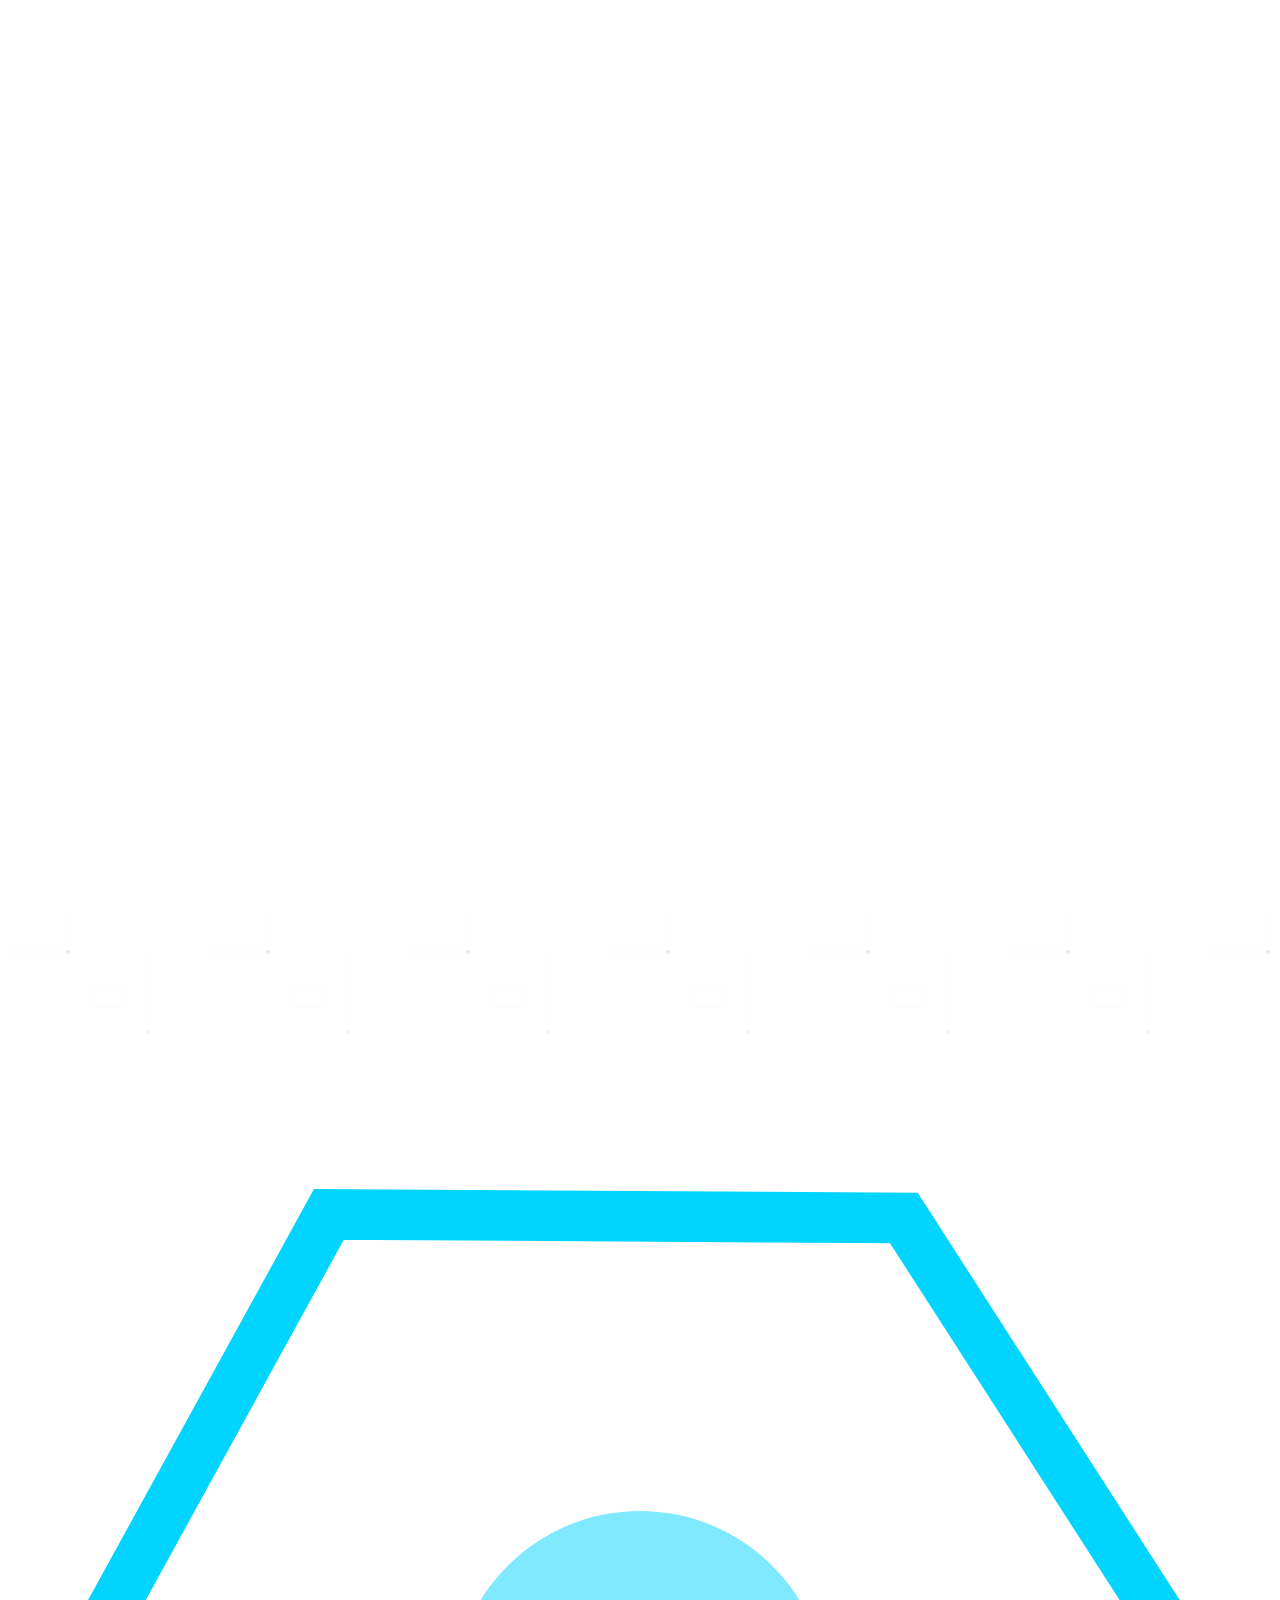
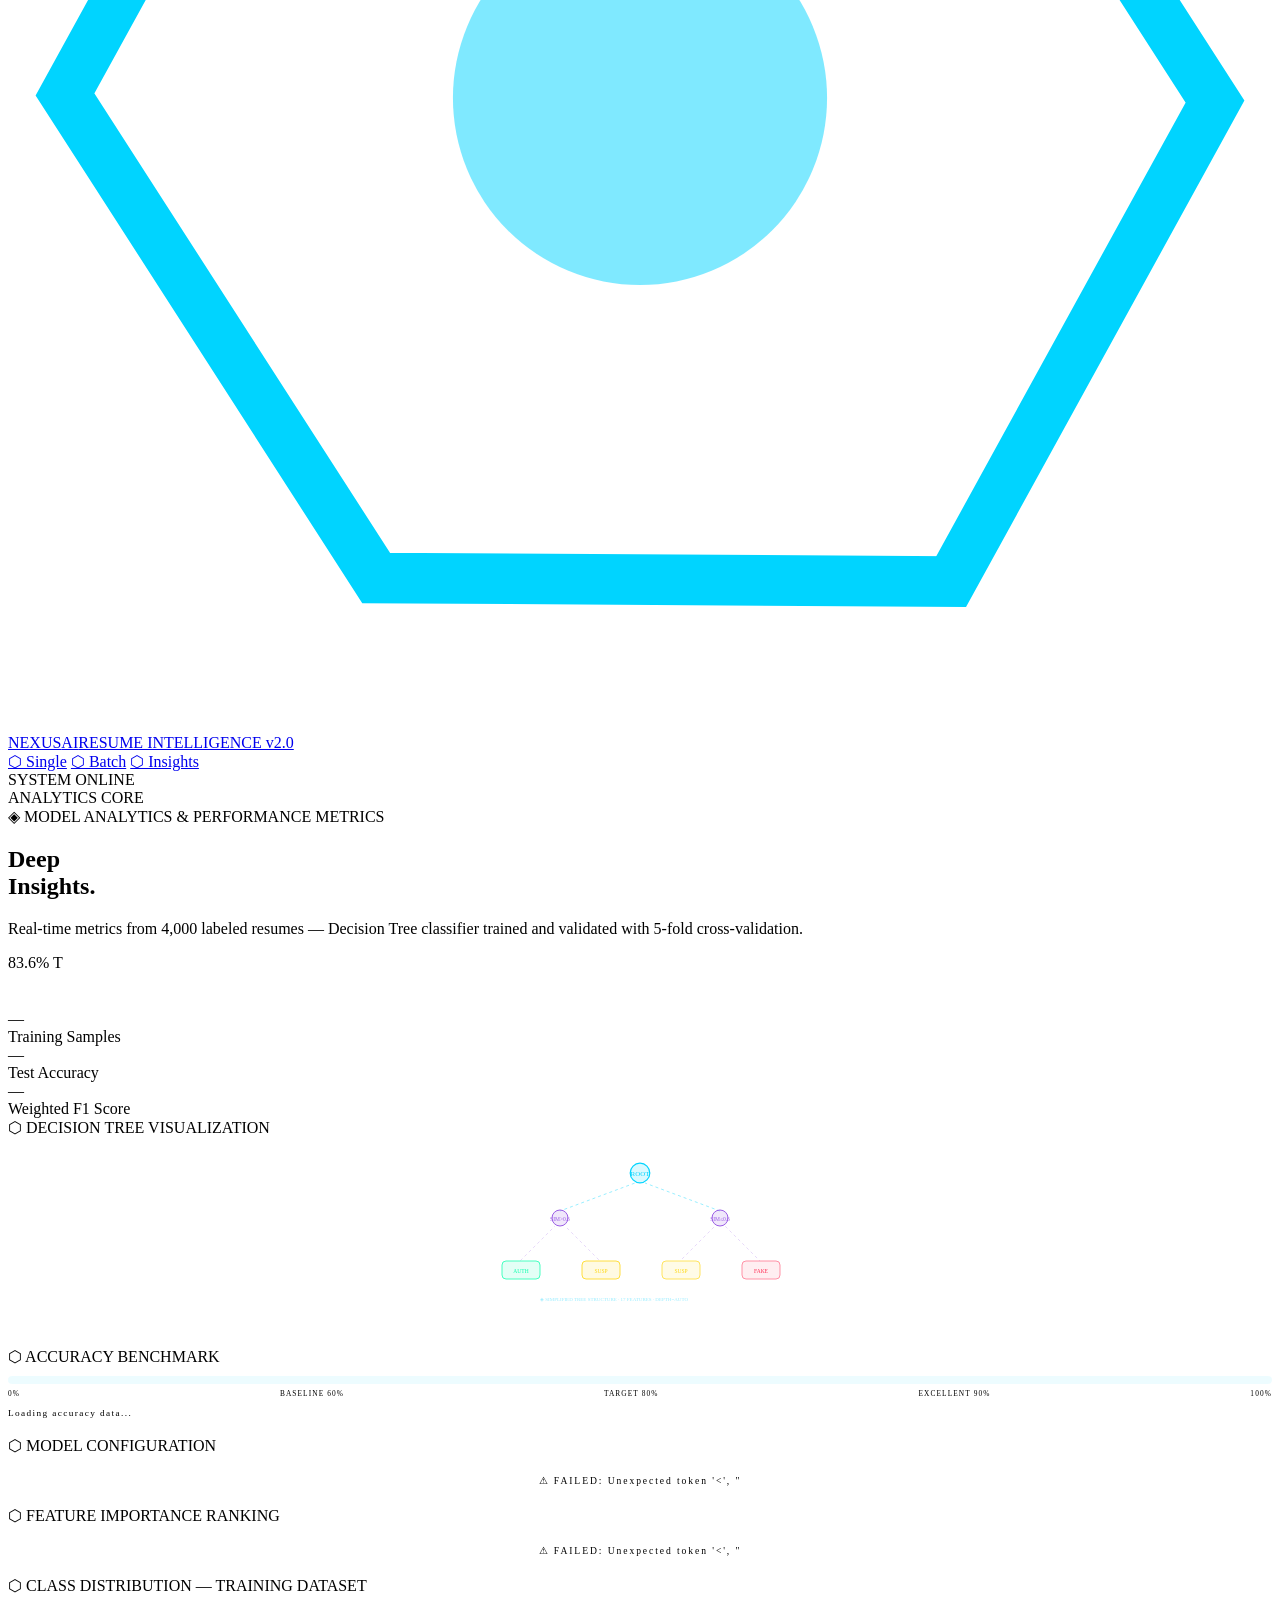
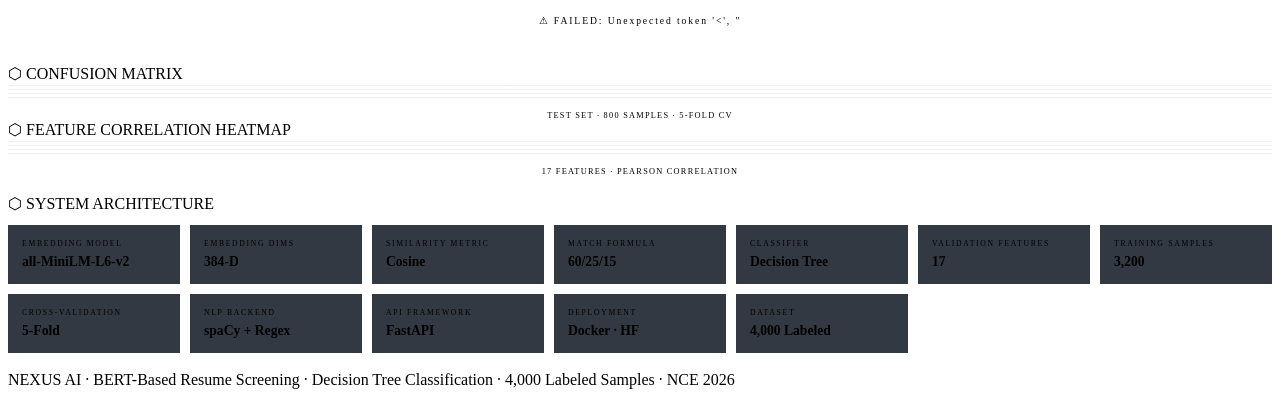
==== commit 9d70153b: "ui fixex" ====
--- a/app/templates/analytics.html
+++ b/app/templates/analytics.html
@@ -5,71 +5,76 @@
 <meta name="viewport" content="width=device-width, initial-scale=1.0">
 <title>NEXUS AI — Deep Insights Dashboard</title>
 <meta name="description" content="Real-time analytics — Decision Tree accuracy, feature importance, class distribution and confusion matrix for the BERT Resume Screener.">
-<link rel="preconnect" href="https://fonts.googleapis.com">
-<link href="https://fonts.googleapis.com/css2?family=Orbitron:wght@400;500;600;700;800;900&family=Inter:wght@300;400;500;600;700&family=Share+Tech+Mono&display=swap" rel="stylesheet">
-<link rel="stylesheet" href="/static/style.css?v=5">
+<link rel="stylesheet" href="/static/style.css?v=6">
 <style>
   /* Extra analytics-specific styles */
-  .info-grid {
-    display: grid; grid-template-columns: repeat(auto-fill, minmax(160px, 1fr)); gap: 10px; margin-top: 12px;
-  }
-  .info-tile {
-    background: rgba(0,8,20,0.8); border: 1px solid var(--border);
-    border-radius: var(--radius-sm); padding: 14px;
-    transition: all 0.25s ease;
-  }
-  .info-tile:hover { border-color: var(--border-mid); background: var(--cyan-dim); }
-  .info-tile-label { font-family: var(--font-mono); font-size: 0.5rem; letter-spacing: 0.22em; color: var(--text-muted); text-transform: uppercase; margin-bottom: 6px; }
-  .info-tile-val { font-family: var(--font-display); font-size: 0.9rem; font-weight: 600; color: var(--cyan); }
-
-  .matrix-img-wrap {
-    position: relative; overflow: hidden; border-radius: var(--radius-sm);
-    border: 1px solid var(--border);
-  }
-  .matrix-img-wrap img {
-    width: 100%; display: block;
-    filter: brightness(0.88) contrast(1.08) hue-rotate(10deg);
-    transition: filter 0.3s ease, transform 0.3s ease;
-  }
-  .matrix-img-wrap img:hover { filter: brightness(1) contrast(1.1); transform: scale(1.01); }
-  .matrix-img-wrap::after {
-    content: ''; position: absolute; inset: 0; pointer-events: none;
-    background: repeating-linear-gradient(0deg, transparent, transparent 3px, rgba(0,9,18,0.08) 3px, rgba(0,9,18,0.08) 4px);
-  }
-
-  /* Radar-style hero divider */
-  .radar-line {
-    height: 2px; margin: 0 0 36px;
-    background: linear-gradient(90deg, transparent, var(--violet), var(--cyan), var(--mint), transparent);
-    animation: dividerPulse 3s ease-in-out infinite;
-  }
-
-  /* Accuracy tier indicator */
-  .acc-bar-wrap { margin-top: 10px; }
-  .acc-bar-track { height: 8px; background: rgba(0,212,255,0.07); border-radius: 4px; overflow: hidden; border: 1px solid var(--border); margin-bottom: 5px; }
-  .acc-bar-fill { height: 100%; border-radius: 4px; background: linear-gradient(90deg, var(--violet), var(--cyan), var(--mint)); box-shadow: 0 0 12px rgba(0,212,255,0.4); transition: width 1.5s var(--ease) 0.8s; }
-  .acc-bar-tiers { display: flex; justify-content: space-between; font-family: var(--font-mono); font-size: 0.48rem; letter-spacing: 0.15em; color: var(--text-dim); }
-
-  .hero-note { font-family: var(--font-mono); font-size: 0.6rem; letter-spacing: 0.15em; color: var(--text-muted); margin-top: 10px; }
+  .info-grid { display:grid;grid-template-columns:repeat(auto-fill,minmax(155px,1fr));gap:10px;margin-top:12px; }
+  .info-tile { background:rgba(0,8,20,0.8);border:1px solid var(--border);border-radius:var(--radius-sm);padding:14px;transition:all 0.3s var(--spring);cursor:default;position:relative;overflow:hidden; }
+  .info-tile:hover { border-color:var(--border-mid);background:var(--cyan-dim);transform:translateY(-3px) scale(1.02);box-shadow:0 8px 24px rgba(0,0,0,0.3); }
+  .info-tile::after { content:'';position:absolute;top:0;left:-100%;width:100%;height:1px;background:linear-gradient(90deg,transparent,var(--cyan),transparent);transition:left 0.5s ease; }
+  .info-tile:hover::after { left:100%; }
+  .info-tile-label { font-family:var(--font-mono);font-size:0.48rem;letter-spacing:0.22em;color:var(--text-muted);text-transform:uppercase;margin-bottom:6px; }
+  .info-tile-val { font-family:var(--font-display);font-size:0.85rem;font-weight:600;color:var(--cyan); }
+
+  .matrix-img-wrap { position:relative;overflow:hidden;border-radius:var(--radius-sm);border:1px solid var(--border); }
+  .matrix-img-wrap img { width:100%;display:block;filter:brightness(0.88) contrast(1.08) hue-rotate(10deg);transition:filter 0.3s ease,transform 0.3s ease; }
+  .matrix-img-wrap img:hover { filter:brightness(1) contrast(1.1);transform:scale(1.01); }
+  .matrix-img-wrap::after { content:'';position:absolute;inset:0;pointer-events:none;background:repeating-linear-gradient(0deg,transparent,transparent 3px,rgba(0,9,18,0.06) 3px,rgba(0,9,18,0.06) 4px); }
+
+  .radar-line { height:2px;margin:0 0 36px;background:linear-gradient(90deg,transparent,var(--violet),var(--cyan),var(--mint),transparent);animation:dividerPulse 3s ease-in-out infinite; }
+
+  .acc-bar-wrap { margin-top:10px; }
+  .acc-bar-track { height:8px;background:rgba(0,212,255,0.07);border-radius:4px;overflow:hidden;border:1px solid var(--border);margin-bottom:5px; }
+  .acc-bar-fill { height:100%;border-radius:4px;background:linear-gradient(90deg,var(--violet),var(--cyan),var(--mint));box-shadow:0 0 12px rgba(0,212,255,0.4);transition:width 1.5s var(--ease) 0.8s; }
+  .acc-bar-tiers { display:flex;justify-content:space-between;font-family:var(--font-mono);font-size:0.46rem;letter-spacing:0.15em;color:var(--text-dim); }
+  .hero-note { font-family:var(--font-mono);font-size:0.58rem;letter-spacing:0.15em;color:var(--text-muted);margin-top:10px; }
+
+  /* Animated SVG decision tree */
+  .dt-svg-wrap { display:flex;justify-content:center;padding:16px 0; }
 </style>
 </head>
 <body>
 
-<!-- ── Background System ───────────────────────────────── -->
+<!-- ── Background Layers ───────────────────────────────────── -->
 <canvas id="bg-canvas"></canvas>
+<div class="circuit-svg-bg">
+<svg width="100%" height="100%" xmlns="http://www.w3.org/2000/svg">
+  <defs>
+    <linearGradient id="traceGrad" x1="0%" y1="0%" x2="100%" y2="0%">
+      <stop offset="0%" stop-color="#9b5de5" stop-opacity="0"/>
+      <stop offset="50%" stop-color="#9b5de5" stop-opacity="0.6"/>
+      <stop offset="100%" stop-color="#00ffaa" stop-opacity="0"/>
+    </linearGradient>
+    <pattern id="circuitPattern" x="0" y="0" width="200" height="200" patternUnits="userSpaceOnUse">
+      <line x1="0" y1="40" x2="60" y2="40" stroke="#9b5de5" stroke-width="0.4" opacity="0.1"/>
+      <line x1="80" y1="40" x2="200" y2="40" stroke="#9b5de5" stroke-width="0.4" opacity="0.07"/>
+      <line x1="0" y1="120" x2="120" y2="120" stroke="#00ffaa" stroke-width="0.4" opacity="0.06"/>
+      <line x1="60" y1="0" x2="60" y2="40" stroke="#9b5de5" stroke-width="0.4" opacity="0.08"/>
+      <line x1="140" y1="40" x2="140" y2="120" stroke="#00ffaa" stroke-width="0.4" opacity="0.06"/>
+      <circle cx="60" cy="40" r="2" fill="#9b5de5" opacity="0.15"/>
+      <circle cx="140" cy="120" r="2" fill="#00ffaa" opacity="0.1"/>
+      <rect x="85" y="75" width="30" height="20" rx="2" fill="none" stroke="#9b5de5" stroke-width="0.4" opacity="0.07"/>
+    </pattern>
+  </defs>
+  <rect width="100%" height="100%" fill="url(#circuitPattern)"/>
+  <line x1="0" y1="250" x2="100%" y2="250" stroke="url(#traceGrad)" stroke-width="0.8" stroke-dasharray="15,85" style="animation:sweepH 7s linear infinite;"/>
+</svg>
+</div>
 <div class="grid-overlay"></div>
 <div class="scanline-overlay"></div>
 <div class="vignette-overlay"></div>
+<div class="particle-field" id="particleField"></div>
 <div class="cursor-glow" id="cursorGlow"></div>
-
-<!-- ── Navigation ─────────────────────────────────────── -->
+<div class="cursor-ring" id="cursorRing"></div>
+<div class="cursor-dot" id="cursorDot"></div>
+
+<!-- ── Navigation ─────────────────────────────────────────── -->
 <nav>
   <a href="/" class="logo">
-    <div class="logo-hex">⬡</div>
-    <div>
-      NEXUS<span style="color:var(--violet)">AI</span>
-      <span class="logo-sub">RESUME INTELLIGENCE v2.0</span>
-    </div>
+    <div class="logo-hex">
+      <svg viewBox="0 0 30 30" fill="none"><polygon points="15,2 27,8.5 27,21.5 15,28 3,21.5 3,8.5" fill="none" stroke="#00d4ff" stroke-width="1.2"><animateTransform attributeName="transform" type="rotate" from="0 15 15" to="360 15 15" dur="20s" repeatCount="indefinite"/></polygon><circle cx="15" cy="15" r="4" fill="#00d4ff" opacity="0.5"><animate attributeName="r" values="3;5;3" dur="2.5s" repeatCount="indefinite"/></circle></svg>
+    </div>
+    <div>NEXUS<span style="color:var(--violet)">AI</span><span class="logo-sub">RESUME INTELLIGENCE v2.0</span></div>
   </a>
   <div class="nav-center">
     <a href="/">⬡ Single</a>
@@ -88,42 +93,78 @@
   <!-- Hero -->
   <section class="hero">
     <div class="hero-eyebrow">◈ MODEL ANALYTICS & PERFORMANCE METRICS</div>
-    <h1>
-      Deep<br>
-      <span class="glow-word" data-text="Insights.">Insights.</span>
-    </h1>
+    <h1>Deep<br><span class="glow-word" data-text="Insights.">Insights.</span></h1>
     <p>Real-time metrics from 4,000 labeled resumes — Decision Tree classifier trained and validated with 5-fold cross-validation.</p>
+    <div class="typing-container"><span id="typingText"></span><span class="typing-cursor"></span></div>
   </section>
 
   <div class="radar-line"></div>
 
   <!-- Hero Stats -->
   <div class="hero-stats" id="heroStats">
-    <div class="hs-item">
-      <div class="hs-num" id="totalSamples">—</div>
-      <div class="hs-label">Training Samples</div>
-    </div>
-    <div class="hs-item">
-      <div class="hs-num" id="testAccuracy">—</div>
-      <div class="hs-label">Test Accuracy</div>
-    </div>
-    <div class="hs-item">
-      <div class="hs-num" id="testF1">—</div>
-      <div class="hs-label">Weighted F1 Score</div>
-    </div>
-  </div>
-
-  <!-- Accuracy Bar (filled via JS) -->
+    <div class="hs-item"><div class="hs-num" id="totalSamples">—</div><div class="hs-label">Training Samples</div></div>
+    <div class="hs-item"><div class="hs-num" id="testAccuracy">—</div><div class="hs-label">Test Accuracy</div></div>
+    <div class="hs-item"><div class="hs-num" id="testF1">—</div><div class="hs-label">Weighted F1 Score</div></div>
+  </div>
+
+  <!-- Animated Decision Tree SVG -->
   <div class="card" style="margin-bottom:18px;">
     <div class="card-inner"></div>
+    <div class="card-sweep"></div>
+    <div class="card-title">⬡ DECISION TREE VISUALIZATION</div>
+    <div class="dt-svg-wrap">
+      <svg viewBox="0 0 320 160" width="320" height="160" fill="none" xmlns="http://www.w3.org/2000/svg">
+        <!-- Root -->
+        <circle cx="160" cy="20" r="10" fill="rgba(0,212,255,0.15)" stroke="#00d4ff" stroke-width="1.2">
+          <animate attributeName="r" values="9;11;9" dur="2s" repeatCount="indefinite"/>
+        </circle>
+        <text x="160" y="23" text-anchor="middle" fill="#00d4ff" font-family="Share Tech Mono" font-size="7">ROOT</text>
+        <!-- Level 1 -->
+        <line x1="155" y1="30" x2="80" y2="58" stroke="#00d4ff" stroke-width="0.8" opacity="0.5" stroke-dasharray="3 3"><animate attributeName="stroke-dashoffset" from="6" to="0" dur="1.5s" repeatCount="indefinite"/></line>
+        <line x1="165" y1="30" x2="240" y2="58" stroke="#00d4ff" stroke-width="0.8" opacity="0.5" stroke-dasharray="3 3"><animate attributeName="stroke-dashoffset" from="6" to="0" dur="1.5s" begin="0.3s" repeatCount="indefinite"/></line>
+        <circle cx="80" cy="65" r="8" fill="rgba(155,93,229,0.15)" stroke="#9b5de5" stroke-width="1"/>
+        <text x="80" y="68" text-anchor="middle" fill="#9b5de5" font-family="Share Tech Mono" font-size="5.5">SIM&gt;0.6</text>
+        <circle cx="240" cy="65" r="8" fill="rgba(155,93,229,0.15)" stroke="#9b5de5" stroke-width="1"/>
+        <text x="240" y="68" text-anchor="middle" fill="#9b5de5" font-family="Share Tech Mono" font-size="5.5">SIM≤0.6</text>
+        <!-- Level 2 -->
+        <line x1="75" y1="73" x2="40" y2="108" stroke="#9b5de5" stroke-width="0.6" opacity="0.4" stroke-dasharray="3 3"><animate attributeName="stroke-dashoffset" from="6" to="0" dur="1.5s" begin="0.6s" repeatCount="indefinite"/></line>
+        <line x1="85" y1="73" x2="120" y2="108" stroke="#9b5de5" stroke-width="0.6" opacity="0.4" stroke-dasharray="3 3"><animate attributeName="stroke-dashoffset" from="6" to="0" dur="1.5s" begin="0.9s" repeatCount="indefinite"/></line>
+        <line x1="235" y1="73" x2="200" y2="108" stroke="#9b5de5" stroke-width="0.6" opacity="0.4" stroke-dasharray="3 3"><animate attributeName="stroke-dashoffset" from="6" to="0" dur="1.5s" begin="1.2s" repeatCount="indefinite"/></line>
+        <line x1="245" y1="73" x2="280" y2="108" stroke="#9b5de5" stroke-width="0.6" opacity="0.4" stroke-dasharray="3 3"><animate attributeName="stroke-dashoffset" from="6" to="0" dur="1.5s" begin="1.5s" repeatCount="indefinite"/></line>
+        <!-- Leaf: Authentic -->
+        <rect x="22" y="108" width="38" height="18" rx="4" fill="rgba(0,255,170,0.12)" stroke="#00ffaa" stroke-width="0.8">
+          <animate attributeName="opacity" values="0.6;1;0.6" dur="2.5s" repeatCount="indefinite"/>
+        </rect>
+        <text x="41" y="120" text-anchor="middle" fill="#00ffaa" font-family="Share Tech Mono" font-size="5.5">AUTH</text>
+        <!-- Leaf: Suspicious -->
+        <rect x="102" y="108" width="38" height="18" rx="4" fill="rgba(255,214,10,0.12)" stroke="#ffd60a" stroke-width="0.8">
+          <animate attributeName="opacity" values="0.6;1;0.6" dur="2.5s" begin="0.5s" repeatCount="indefinite"/>
+        </rect>
+        <text x="121" y="120" text-anchor="middle" fill="#ffd60a" font-family="Share Tech Mono" font-size="5.5">SUSP</text>
+        <!-- Leaf: Suspicious 2 -->
+        <rect x="182" y="108" width="38" height="18" rx="4" fill="rgba(255,214,10,0.12)" stroke="#ffd60a" stroke-width="0.8">
+          <animate attributeName="opacity" values="0.6;1;0.6" dur="2.5s" begin="1s" repeatCount="indefinite"/>
+        </rect>
+        <text x="201" y="120" text-anchor="middle" fill="#ffd60a" font-family="Share Tech Mono" font-size="5.5">SUSP</text>
+        <!-- Leaf: Fake -->
+        <rect x="262" y="108" width="38" height="18" rx="4" fill="rgba(255,45,85,0.12)" stroke="#ff2d55" stroke-width="0.8">
+          <animate attributeName="opacity" values="0.6;1;0.6" dur="2.5s" begin="1.5s" repeatCount="indefinite"/>
+        </rect>
+        <text x="281" y="120" text-anchor="middle" fill="#ff2d55" font-family="Share Tech Mono" font-size="5.5">FAKE</text>
+        <!-- Labels -->
+        <text x="60" y="148" fill="#00d4ff" font-family="Share Tech Mono" font-size="5" opacity="0.4">◈ SIMPLIFIED TREE STRUCTURE · 17 FEATURES · DEPTH=AUTO</text>
+      </svg>
+    </div>
+  </div>
+
+  <!-- Accuracy Bar -->
+  <div class="card" style="margin-bottom:18px;">
+    <div class="card-inner"></div>
+    <div class="card-sweep"></div>
     <div class="card-title">⬡ ACCURACY BENCHMARK</div>
     <div class="acc-bar-wrap">
-      <div class="acc-bar-track">
-        <div class="acc-bar-fill" id="accBarFill" style="width:0%"></div>
-      </div>
-      <div class="acc-bar-tiers">
-        <span>0%</span><span>BASELINE 60%</span><span>TARGET 80%</span><span>EXCELLENT 90%</span><span>100%</span>
-      </div>
+      <div class="acc-bar-track"><div class="acc-bar-fill" id="accBarFill" style="width:0%"></div></div>
+      <div class="acc-bar-tiers"><span>0%</span><span>BASELINE 60%</span><span>TARGET 80%</span><span>EXCELLENT 90%</span><span>100%</span></div>
     </div>
     <div class="hero-note" id="accNote">Loading accuracy data...</div>
   </div>
@@ -132,59 +173,45 @@
   <div class="two-col">
     <div class="card">
       <div class="card-inner"></div>
+      <div class="card-sweep"></div>
       <div class="card-title">⬡ MODEL CONFIGURATION</div>
-      <div class="cfg-grid" id="modelConfig">
-        <div class="spinner-wrap"><div class="sp"></div>Loading model parameters...</div>
-      </div>
-      <!-- Probability breakdown (class report) -->
-      <div id="classReport" style="margin-top:16px;"></div>
-    </div>
-
+      <div class="cfg-grid" id="modelConfig"><div class="spinner-wrap"><div class="sp"></div>Loading model parameters...</div></div>
+    </div>
     <div class="card">
       <div class="card-inner"></div>
+      <div class="card-sweep"></div>
       <div class="card-title">⬡ FEATURE IMPORTANCE RANKING</div>
-      <div id="featureImportance">
-        <div class="spinner-wrap"><div class="sp"></div>Loading feature data...</div>
-      </div>
+      <div id="featureImportance"><div class="spinner-wrap"><div class="sp"></div>Loading feature data...</div></div>
     </div>
   </div>
 
   <!-- Class Distribution -->
   <div class="card" style="margin-bottom:18px;">
     <div class="card-inner"></div>
+    <div class="card-sweep"></div>
     <div class="card-title">⬡ CLASS DISTRIBUTION — TRAINING DATASET</div>
-    <div id="classDist">
-      <div class="spinner-wrap"><div class="sp"></div>Loading distribution data...</div>
-    </div>
+    <div id="classDist"><div class="spinner-wrap"><div class="sp"></div>Loading distribution data...</div></div>
   </div>
 
   <!-- Confusion Matrix + Correlation Matrix -->
   <div class="two-col" style="margin-bottom:18px;">
     <div class="card">
-      <div class="card-inner"></div>
+      <div class="card-inner"></div><div class="card-sweep"></div>
       <div class="card-title">⬡ CONFUSION MATRIX</div>
-      <div class="matrix-img-wrap">
-        <img id="confMatrix" src="" alt="Confusion Matrix" style="opacity:0;transition:opacity 0.8s ease">
-      </div>
-      <div style="font-family:var(--font-mono);font-size:0.55rem;letter-spacing:0.15em;color:var(--text-dim);margin-top:10px;text-align:center;">
-        TEST SET · 800 SAMPLES · 5-FOLD CV
-      </div>
-    </div>
-    <div class="card">
-      <div class="card-inner"></div>
+      <div class="matrix-img-wrap"><img id="confMatrix" src="" alt="Confusion Matrix" style="opacity:0;transition:opacity 0.8s ease"></div>
+      <div style="font-family:var(--font-mono);font-size:0.52rem;letter-spacing:0.15em;color:var(--text-dim);margin-top:10px;text-align:center;">TEST SET · 800 SAMPLES · 5-FOLD CV</div>
+    </div>
+    <div class="card">
+      <div class="card-inner"></div><div class="card-sweep"></div>
       <div class="card-title">⬡ FEATURE CORRELATION HEATMAP</div>
-      <div class="matrix-img-wrap">
-        <img id="corrMatrix" src="" alt="Correlation Matrix" style="opacity:0;transition:opacity 0.8s ease">
-      </div>
-      <div style="font-family:var(--font-mono);font-size:0.55rem;letter-spacing:0.15em;color:var(--text-dim);margin-top:10px;text-align:center;">
-        17 FEATURES · PEARSON CORRELATION
-      </div>
+      <div class="matrix-img-wrap"><img id="corrMatrix" src="" alt="Correlation Matrix" style="opacity:0;transition:opacity 0.8s ease"></div>
+      <div style="font-family:var(--font-mono);font-size:0.52rem;letter-spacing:0.15em;color:var(--text-dim);margin-top:10px;text-align:center;">17 FEATURES · PEARSON CORRELATION</div>
     </div>
   </div>
 
   <!-- Architecture Card -->
   <div class="card" style="margin-bottom:18px;">
-    <div class="card-inner"></div>
+    <div class="card-inner"></div><div class="card-sweep"></div>
     <div class="card-title">⬡ SYSTEM ARCHITECTURE</div>
     <div class="info-grid">
       <div class="info-tile"><div class="info-tile-label">Embedding Model</div><div class="info-tile-val">all-MiniLM-L6-v2</div></div>
@@ -202,179 +229,52 @@
     </div>
   </div>
 
-  <footer>
-    <p>NEXUS AI &middot; BERT-Based Resume Screening &middot; Decision Tree Classification &middot; 4,000 Labeled Samples &middot; NCE 2026</p>
-  </footer>
-
+  <footer><p>NEXUS AI · BERT-Based Resume Screening · Decision Tree Classification · 4,000 Labeled Samples · NCE 2026</p></footer>
 </div>
 </div>
 
 <script>
-/* ── Matrix Rain ─────────────────────────────────────────── */
-(function() {
-  const canvas = document.getElementById('bg-canvas');
-  const ctx = canvas.getContext('2d');
-  function resize() { canvas.width = window.innerWidth; canvas.height = window.innerHeight; }
-  resize(); window.addEventListener('resize', resize);
-  const chars = 'ANALYTICSAI0.83610FFT◈⬡CORR MATRIX FEATUREIMPORTANCE';
-  const cols = Math.floor(canvas.width / 18);
-  const drops = Array.from({length: cols}, () => Math.random() * -60);
-  function draw() {
-    ctx.fillStyle = 'rgba(0,9,18,0.05)';
-    ctx.fillRect(0, 0, canvas.width, canvas.height);
-    drops.forEach((y, i) => {
-      const char = chars[Math.floor(Math.random() * chars.length)];
-      ctx.fillStyle = `rgba(155,93,229,${Math.random() > 0.85 ? 0.8 : 0.25})`; // violet tint for analytics
-      ctx.font = '13px "Share Tech Mono"';
-      ctx.fillText(char, i * 18, y * 18);
-      if (y * 18 > canvas.height && Math.random() > 0.975) drops[i] = 0;
-      drops[i] += 0.45;
-    });
-  }
-  setInterval(draw, 55);
-})();
-
-/* ── Mouse Glow ──────────────────────────────────────────── */
-const glow = document.getElementById('cursorGlow');
-document.addEventListener('mousemove', e => {
-  glow.style.left = e.clientX + 'px';
-  glow.style.top  = e.clientY + 'px';
-});
+/* ── Matrix Rain (violet tint) ───────────────────────────── */
+(function(){const C=document.getElementById('bg-canvas'),ctx=C.getContext('2d');function resize(){C.width=innerWidth;C.height=innerHeight}resize();addEventListener('resize',resize);const chars='ANALYTICS0.83610FFT◈⬡FEATUREIMPORTANCE';const cols=Math.floor(C.width/18);const drops=Array.from({length:cols},()=>Math.random()*-60);function draw(){ctx.fillStyle='rgba(0,9,18,0.045)';ctx.fillRect(0,0,C.width,C.height);drops.forEach((y,i)=>{const ch=chars[Math.floor(Math.random()*chars.length)];ctx.fillStyle=`rgba(155,93,229,${Math.random()>0.85?0.8:0.2})`;ctx.font='13px "Share Tech Mono"';ctx.fillText(ch,i*18,y*18);if(y*18>C.height&&Math.random()>0.975)drops[i]=0;drops[i]+=0.45});} setInterval(draw,55)})();
+
+/* ── Floating Particles ──────────────────────────────────── */
+(function(){const f=document.getElementById('particleField');const t=['small','medium','large','star'];for(let i=0;i<50;i++){const p=document.createElement('div');p.className='fp '+t[Math.floor(Math.random()*t.length)];p.style.left=Math.random()*100+'%';p.style.animationDuration=(12+Math.random()*25)+'s';p.style.animationDelay=(Math.random()*20)+'s';f.appendChild(p)}})();
+
+/* ── Custom Cursor ───────────────────────────────────────── */
+const cursorGlow=document.getElementById('cursorGlow'),cursorRing=document.getElementById('cursorRing'),cursorDot=document.getElementById('cursorDot');
+document.addEventListener('mousemove',e=>{cursorGlow.style.left=e.clientX+'px';cursorGlow.style.top=e.clientY+'px';cursorRing.style.left=e.clientX+'px';cursorRing.style.top=e.clientY+'px';cursorDot.style.left=e.clientX+'px';cursorDot.style.top=e.clientY+'px'});
+document.addEventListener('mouseover',e=>{if(e.target.closest('a,button,.info-tile,.hs-item,.cfg-row,.feat'))cursorRing.classList.add('hovering')});
+document.addEventListener('mouseout',e=>{if(e.target.closest('a,button,.info-tile,.hs-item,.cfg-row,.feat'))cursorRing.classList.remove('hovering')});
+
+/* ── Typing Effect ───────────────────────────────────────── */
+(function(){const p=['83.6% TEST ACCURACY ACHIEVED','17 VALIDATION FEATURES CALIBRATED','5-FOLD CROSS-VALIDATION COMPLETE','DECISION TREE CLASSIFIER: OPERATIONAL','DISPLAYING REAL-TIME METRICS...'];const el=document.getElementById('typingText');let pi=0,ci=0,d=false;function t(){const s=p[pi];if(!d){el.textContent=s.substring(0,ci+1);ci++;if(ci>=s.length){d=true;setTimeout(t,1800);return}setTimeout(t,40+Math.random()*40)}else{el.textContent=s.substring(0,ci-1);ci--;if(ci<=0){d=false;pi=(pi+1)%p.length;setTimeout(t,400);return}setTimeout(t,22)}}setTimeout(t,1200)})();
 
 /* ── Animate Counter ─────────────────────────────────────── */
-function animateNum(el, target, suffix, decimals) {
-  const duration = 1800;
-  const start = performance.now();
-  function tick(now) {
-    const pct = Math.min((now - start) / duration, 1);
-    const eased = 1 - Math.pow(1 - pct, 3);
-    el.textContent = (target * eased).toFixed(decimals || 0) + (suffix || '');
-    if (pct < 1) requestAnimationFrame(tick);
-  }
-  requestAnimationFrame(tick);
-}
+function animateNum(el,target,suffix,decimals){const dur=1800,start=performance.now();function f(now){const p=Math.min((now-start)/dur,1),ea=1-Math.pow(1-p,3);el.textContent=(target*ea).toFixed(decimals||0)+(suffix||'');if(p<1)requestAnimationFrame(f)}requestAnimationFrame(f)}
 
 /* ── Load Analytics ──────────────────────────────────────── */
-async function loadAnalytics() {
-  try {
-    const [m, d, s] = await Promise.all([
-      fetch('/api/model/info').then(r => r.json()),
-      fetch('/api/class_distribution').then(r => r.json()),
-      fetch('/api/dataset/stats').then(r => r.json()),
-    ]);
-
-    /* --- Hero stats --- */
-    const totalEl = document.getElementById('totalSamples');
-    const accEl   = document.getElementById('testAccuracy');
-    const f1El    = document.getElementById('testF1');
-
-    totalEl.textContent = (s.total_samples || 0).toLocaleString();
-    setTimeout(() => animateNum(accEl, (m.test_accuracy || 0) * 100, '%', 1), 200);
-    setTimeout(() => animateNum(f1El,  (m.test_f1 || 0) * 100, '%', 1), 400);
-
-    /* --- Accuracy bar --- */
-    const accPct = Math.round((m.test_accuracy || 0) * 100);
-    document.getElementById('accBarFill').style.width = accPct + '%';
-    document.getElementById('accNote').textContent =
-      `▶ ACHIEVED ${accPct}% ACCURACY on 800-sample hold-out test set (5-fold CV weighted F1: ${((m.test_f1||0)*100).toFixed(2)}%)`;
-
-    /* --- Model Config --- */
-    if (m.params) {
-      document.getElementById('modelConfig').innerHTML =
-        Object.entries(m.params).map(([k, v], i) =>
-          `<div class="cfg-row" style="animation:fadeUp 0.4s ease ${i*0.06}s both">
-            <span class="ck">${k.replace(/_/g,' ')}</span>
-            <span class="cv">${v === null ? 'None' : v}</span>
-          </div>`
-        ).join('');
-    }
-
-    /* --- Feature Importance --- */
-    if (m.feature_importance && m.feature_importance.length) {
-      const fi = m.feature_importance;
-      const mx = Math.max(...fi.map(f => f.importance));
-      document.getElementById('featureImportance').innerHTML =
-        fi.map((f, i) =>
-          `<div class="feat" style="animation-delay:${i*0.07}s">
-            <div class="ft-header">
-              <span>${f.feature.replace(/_/g,' ')}</span>
-              <span style="color:var(--cyan)">${(f.importance*100).toFixed(1)}%</span>
-            </div>
-            <div class="ft-track">
-              <div class="ft-fill" style="--fw:${(f.importance/mx*100).toFixed(1)}%"></div>
-            </div>
-          </div>`
-        ).join('');
-      // Trigger animation
-      setTimeout(() => document.querySelectorAll('.feat').forEach(el => el.classList.add('visible')), 350);
-      // Apply --fw to ft-fill
-      setTimeout(() => document.querySelectorAll('.ft-fill').forEach(el => {
-        el.style.width = el.style.getPropertyValue('--fw') || el.style['--fw'] || getComputedStyle(el).getPropertyValue('--fw');
-      }), 500);
-    }
-
-    /* --- Class Distribution (Donut chart) --- */
-    if (d.class_distribution) {
-      const dist = d.class_distribution;
-      const total = Object.values(dist).reduce((a,b) => a+b, 0);
-      const colors = { Authentic:'#00ffaa', Suspicious:'#ffd60a', 'Potentially Fake':'#ff2d55' };
-      const entries = Object.entries(dist);
-      const circumference = 452;
-      let offset = 0;
-      const slices = entries.map(([k, v]) => {
-        const len = (v / total) * circumference;
-        const dashoffset = -offset;
-        offset += len;
-        return `<circle cx="85" cy="85" r="72" fill="none"
-          stroke="${colors[k]}" stroke-width="22"
-          stroke-dasharray="${len} ${circumference - len}"
-          stroke-dashoffset="${dashoffset}"
-          style="filter:drop-shadow(0 0 6px ${colors[k]});transition:stroke-dasharray 1.5s cubic-bezier(0.16,1,0.3,1) ${Object.keys(dist).indexOf(k)*0.3}s"/>`;
-      }).join('');
-
-      document.getElementById('classDist').innerHTML =
-        `<div class="donut-wrap">
-          <div class="donut-svg">
-            <svg viewBox="0 0 170 170" width="170" height="170">${slices}</svg>
-            <div class="d-center">
-              <span class="d-big">${total.toLocaleString()}</span>
-              <span>total</span>
-            </div>
-          </div>
-          <div class="donut-legend">
-            ${entries.map(([k,v]) =>
-              `<div class="dl-item" style="animation:fadeUp 0.5s ease ${Object.keys(dist).indexOf(k)*0.15+0.5}s both">
-                <span class="dl-dot" style="background:${colors[k]};box-shadow:0 0 8px ${colors[k]}"></span>
-                <span style="font-family:var(--font-mono);font-size:0.8rem">
-                  ${k} &nbsp;<strong style="color:var(--text)">${v.toLocaleString()}</strong>
-                  <span style="color:var(--text-muted);font-size:0.7rem">&nbsp;(${(v/total*100).toFixed(1)}%)</span>
-                </span>
-              </div>`
-            ).join('')}
-          </div>
-        </div>`;
-    }
-
-    /* --- Load matrix images --- */
-    const conf = document.getElementById('confMatrix');
-    const corr = document.getElementById('corrMatrix');
-    conf.src = '/static/confusion_matrix.png?' + Date.now();
-    corr.src = '/static/correlation_matrix.png?' + Date.now();
-    conf.onload = () => conf.style.opacity = '1';
-    corr.onload = () => corr.style.opacity = '1';
-
-  } catch (err) {
-    console.error('Analytics load error:', err);
-    ['modelConfig','featureImportance','classDist'].forEach(id => {
-      const el = document.getElementById(id);
-      if (el) el.innerHTML =
-        `<div style="padding:20px;text-align:center;color:var(--rose);font-family:var(--font-mono);font-size:0.65rem;letter-spacing:0.2em">
-          ⚠ FAILED TO LOAD: ${err.message}
-        </div>`;
-    });
-  }
-}
-
+async function loadAnalytics(){
+try{
+const[m,d,s]=await Promise.all([fetch('/api/model/info').then(r=>r.json()),fetch('/api/class_distribution').then(r=>r.json()),fetch('/api/dataset/stats').then(r=>r.json())]);
+const totalEl=document.getElementById('totalSamples'),accEl=document.getElementById('testAccuracy'),f1El=document.getElementById('testF1');
+totalEl.textContent=(s.total_samples||0).toLocaleString();
+setTimeout(()=>animateNum(accEl,(m.test_accuracy||0)*100,'%',1),200);
+setTimeout(()=>animateNum(f1El,(m.test_f1||0)*100,'%',1),400);
+const accPct=Math.round((m.test_accuracy||0)*100);
+document.getElementById('accBarFill').style.width=accPct+'%';
+document.getElementById('accNote').textContent=`▶ ACHIEVED ${accPct}% ACCURACY on 800-sample hold-out test set (5-fold CV weighted F1: ${((m.test_f1||0)*100).toFixed(2)}%)`;
+
+if(m.params){document.getElementById('modelConfig').innerHTML=Object.entries(m.params).map(([k,v],i)=>`<div class="cfg-row" style="animation:fadeUp 0.4s ease ${i*0.06}s both"><span class="ck">${k.replace(/_/g,' ')}</span><span class="cv">${v===null?'None':v}</span></div>`).join('')}
+
+if(m.feature_importance&&m.feature_importance.length){const fi=m.feature_importance,mx=Math.max(...fi.map(f=>f.importance));document.getElementById('featureImportance').innerHTML=fi.map((f,i)=>`<div class="feat" style="animation-delay:${i*0.07}s"><div class="ft-header"><span>${f.feature.replace(/_/g,' ')}</span><span style="color:var(--cyan)">${(f.importance*100).toFixed(1)}%</span></div><div class="ft-track"><div class="ft-fill" style="--fw:${(f.importance/mx*100).toFixed(1)}%"></div></div></div>`).join('');setTimeout(()=>document.querySelectorAll('.feat').forEach(el=>el.classList.add('visible')),350);setTimeout(()=>document.querySelectorAll('.ft-fill').forEach(el=>{el.style.width=el.style.getPropertyValue('--fw')||getComputedStyle(el).getPropertyValue('--fw')}),500)}
+
+if(d.class_distribution){const dist=d.class_distribution,total=Object.values(dist).reduce((a,b)=>a+b,0),colors={Authentic:'#00ffaa',Suspicious:'#ffd60a','Potentially Fake':'#ff2d55'},entries=Object.entries(dist),circ=452;let off=0;const slices=entries.map(([k,v])=>{const len=(v/total)*circ,d=-off;off+=len;return`<circle cx="85" cy="85" r="72" fill="none" stroke="${colors[k]}" stroke-width="22" stroke-dasharray="${len} ${circ-len}" stroke-dashoffset="${d}" style="filter:drop-shadow(0 0 6px ${colors[k]});transition:stroke-dasharray 1.5s cubic-bezier(0.16,1,0.3,1) ${Object.keys(dist).indexOf(k)*0.3}s"/>`}).join('');
+document.getElementById('classDist').innerHTML=`<div class="donut-wrap"><div class="donut-svg"><svg viewBox="0 0 170 170" width="170" height="170">${slices}</svg><div class="d-center"><span class="d-big">${total.toLocaleString()}</span><span>total</span></div></div><div class="donut-legend">${entries.map(([k,v])=>`<div class="dl-item" style="animation:fadeUp 0.5s ease ${Object.keys(dist).indexOf(k)*0.15+0.5}s both"><span class="dl-dot" style="background:${colors[k]};box-shadow:0 0 8px ${colors[k]}"></span><span style="font-family:var(--font-mono);font-size:0.8rem">${k} <strong style="color:var(--text)">${v.toLocaleString()}</strong> <span style="color:var(--text-muted);font-size:0.7rem">(${(v/total*100).toFixed(1)}%)</span></span></div>`).join('')}</div></div>`}
+
+const conf=document.getElementById('confMatrix'),corr=document.getElementById('corrMatrix');
+conf.src='/static/confusion_matrix.png?'+Date.now();corr.src='/static/correlation_matrix.png?'+Date.now();
+conf.onload=()=>conf.style.opacity='1';corr.onload=()=>corr.style.opacity='1';
+}catch(err){console.error('Analytics error:',err);['modelConfig','featureImportance','classDist'].forEach(id=>{const el=document.getElementById(id);if(el)el.innerHTML=`<div style="padding:20px;text-align:center;color:var(--rose);font-family:var(--font-mono);font-size:0.6rem;letter-spacing:0.2em">⚠ FAILED: ${err.message}</div>`})}}
 loadAnalytics();
 </script>
 </body>
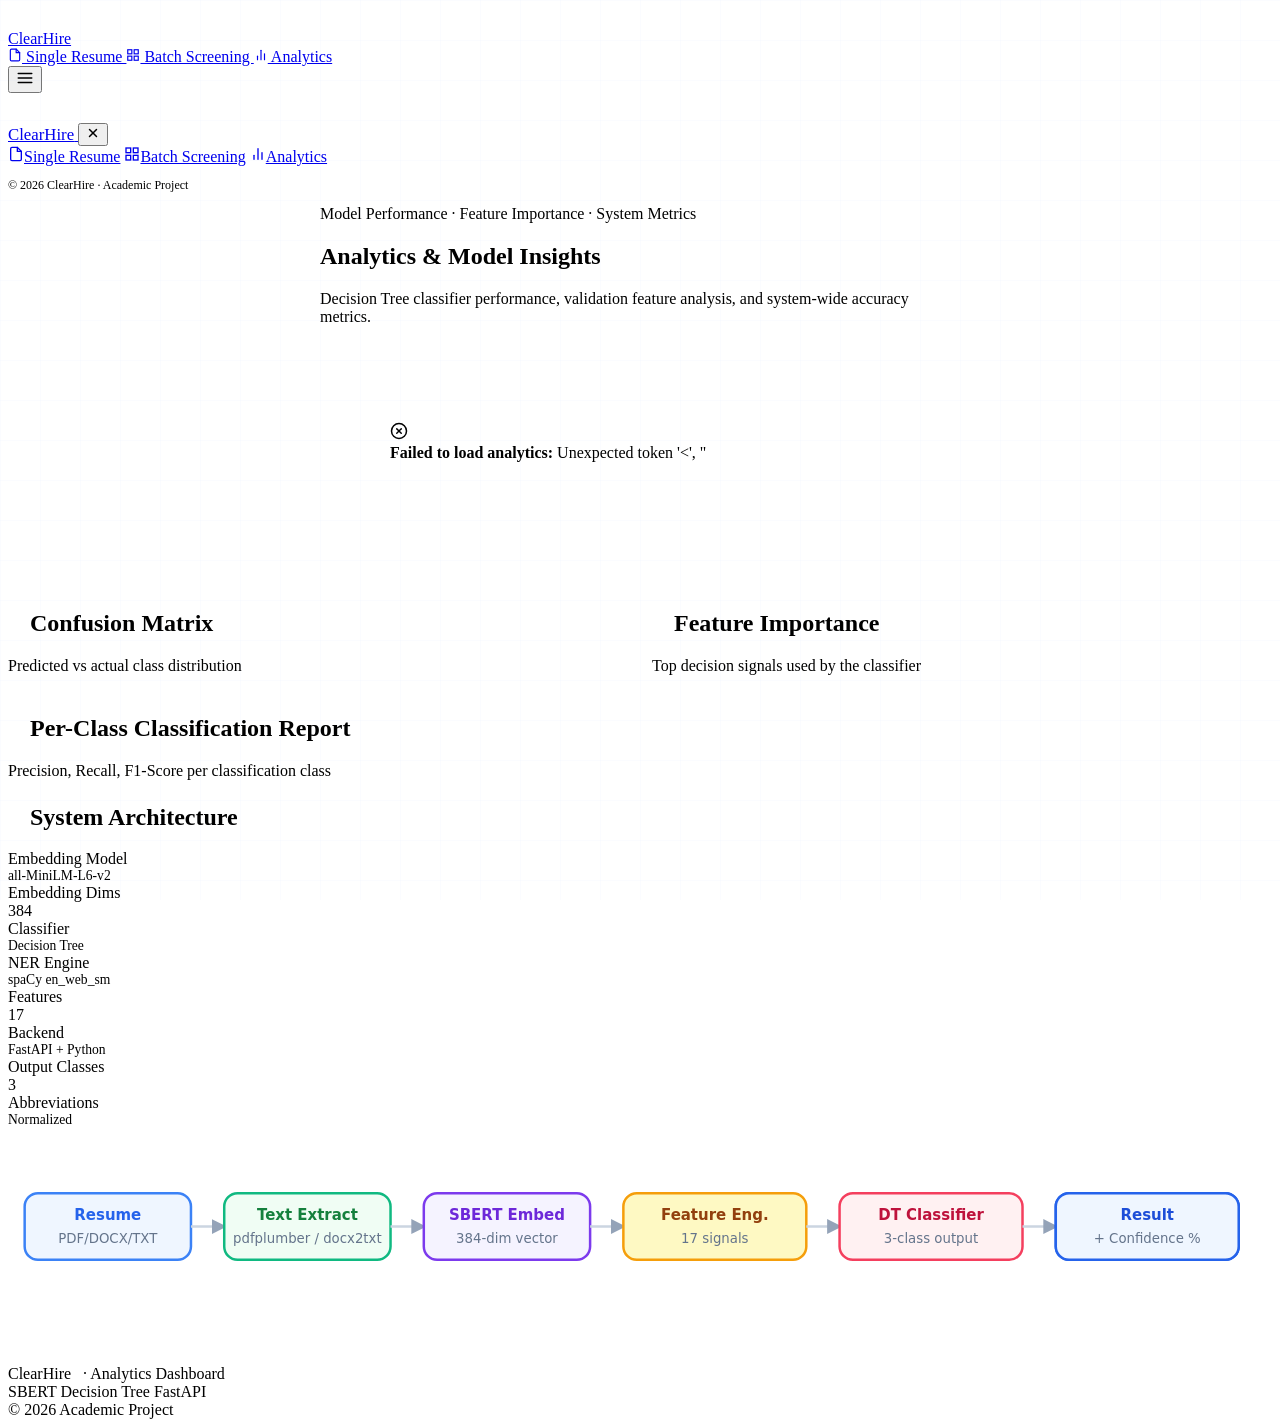
==== commit e08c81a1: "professional ui and backend" ====
--- a/app/templates/analytics.html
+++ b/app/templates/analytics.html
@@ -1,281 +1,422 @@
 <!DOCTYPE html>
 <html lang="en">
 <head>
-<meta charset="UTF-8">
-<meta name="viewport" content="width=device-width, initial-scale=1.0">
-<title>NEXUS AI — Deep Insights Dashboard</title>
-<meta name="description" content="Real-time analytics — Decision Tree accuracy, feature importance, class distribution and confusion matrix for the BERT Resume Screener.">
-<link rel="stylesheet" href="/static/style.css?v=6">
-<style>
-  /* Extra analytics-specific styles */
-  .info-grid { display:grid;grid-template-columns:repeat(auto-fill,minmax(155px,1fr));gap:10px;margin-top:12px; }
-  .info-tile { background:rgba(0,8,20,0.8);border:1px solid var(--border);border-radius:var(--radius-sm);padding:14px;transition:all 0.3s var(--spring);cursor:default;position:relative;overflow:hidden; }
-  .info-tile:hover { border-color:var(--border-mid);background:var(--cyan-dim);transform:translateY(-3px) scale(1.02);box-shadow:0 8px 24px rgba(0,0,0,0.3); }
-  .info-tile::after { content:'';position:absolute;top:0;left:-100%;width:100%;height:1px;background:linear-gradient(90deg,transparent,var(--cyan),transparent);transition:left 0.5s ease; }
-  .info-tile:hover::after { left:100%; }
-  .info-tile-label { font-family:var(--font-mono);font-size:0.48rem;letter-spacing:0.22em;color:var(--text-muted);text-transform:uppercase;margin-bottom:6px; }
-  .info-tile-val { font-family:var(--font-display);font-size:0.85rem;font-weight:600;color:var(--cyan); }
-
-  .matrix-img-wrap { position:relative;overflow:hidden;border-radius:var(--radius-sm);border:1px solid var(--border); }
-  .matrix-img-wrap img { width:100%;display:block;filter:brightness(0.88) contrast(1.08) hue-rotate(10deg);transition:filter 0.3s ease,transform 0.3s ease; }
-  .matrix-img-wrap img:hover { filter:brightness(1) contrast(1.1);transform:scale(1.01); }
-  .matrix-img-wrap::after { content:'';position:absolute;inset:0;pointer-events:none;background:repeating-linear-gradient(0deg,transparent,transparent 3px,rgba(0,9,18,0.06) 3px,rgba(0,9,18,0.06) 4px); }
-
-  .radar-line { height:2px;margin:0 0 36px;background:linear-gradient(90deg,transparent,var(--violet),var(--cyan),var(--mint),transparent);animation:dividerPulse 3s ease-in-out infinite; }
-
-  .acc-bar-wrap { margin-top:10px; }
-  .acc-bar-track { height:8px;background:rgba(0,212,255,0.07);border-radius:4px;overflow:hidden;border:1px solid var(--border);margin-bottom:5px; }
-  .acc-bar-fill { height:100%;border-radius:4px;background:linear-gradient(90deg,var(--violet),var(--cyan),var(--mint));box-shadow:0 0 12px rgba(0,212,255,0.4);transition:width 1.5s var(--ease) 0.8s; }
-  .acc-bar-tiers { display:flex;justify-content:space-between;font-family:var(--font-mono);font-size:0.46rem;letter-spacing:0.15em;color:var(--text-dim); }
-  .hero-note { font-family:var(--font-mono);font-size:0.58rem;letter-spacing:0.15em;color:var(--text-muted);margin-top:10px; }
-
-  /* Animated SVG decision tree */
-  .dt-svg-wrap { display:flex;justify-content:center;padding:16px 0; }
-</style>
+  <meta charset="UTF-8">
+  <meta name="viewport" content="width=device-width, initial-scale=1.0">
+  <title>ClearHire — Analytics</title>
+  <meta name="description" content="Model performance, feature importance, and system analytics for the ClearHire resume screener.">
+  <link rel="stylesheet" href="/static/style.css">
 </head>
 <body>
 
-<!-- ── Background Layers ───────────────────────────────────── -->
-<canvas id="bg-canvas"></canvas>
-<div class="circuit-svg-bg">
-<svg width="100%" height="100%" xmlns="http://www.w3.org/2000/svg">
-  <defs>
-    <linearGradient id="traceGrad" x1="0%" y1="0%" x2="100%" y2="0%">
-      <stop offset="0%" stop-color="#9b5de5" stop-opacity="0"/>
-      <stop offset="50%" stop-color="#9b5de5" stop-opacity="0.6"/>
-      <stop offset="100%" stop-color="#00ffaa" stop-opacity="0"/>
-    </linearGradient>
-    <pattern id="circuitPattern" x="0" y="0" width="200" height="200" patternUnits="userSpaceOnUse">
-      <line x1="0" y1="40" x2="60" y2="40" stroke="#9b5de5" stroke-width="0.4" opacity="0.1"/>
-      <line x1="80" y1="40" x2="200" y2="40" stroke="#9b5de5" stroke-width="0.4" opacity="0.07"/>
-      <line x1="0" y1="120" x2="120" y2="120" stroke="#00ffaa" stroke-width="0.4" opacity="0.06"/>
-      <line x1="60" y1="0" x2="60" y2="40" stroke="#9b5de5" stroke-width="0.4" opacity="0.08"/>
-      <line x1="140" y1="40" x2="140" y2="120" stroke="#00ffaa" stroke-width="0.4" opacity="0.06"/>
-      <circle cx="60" cy="40" r="2" fill="#9b5de5" opacity="0.15"/>
-      <circle cx="140" cy="120" r="2" fill="#00ffaa" opacity="0.1"/>
-      <rect x="85" y="75" width="30" height="20" rx="2" fill="none" stroke="#9b5de5" stroke-width="0.4" opacity="0.07"/>
-    </pattern>
-  </defs>
-  <rect width="100%" height="100%" fill="url(#circuitPattern)"/>
-  <line x1="0" y1="250" x2="100%" y2="250" stroke="url(#traceGrad)" stroke-width="0.8" stroke-dasharray="15,85" style="animation:sweepH 7s linear infinite;"/>
-</svg>
+<!-- ── Header ────────────────────────────────────────────── -->
+<header>
+  <div class="nav-container">
+    <a href="/" class="logo">
+      <div class="logo-mark">
+        <svg width="18" height="18" viewBox="0 0 24 24" fill="none" stroke="white" stroke-width="2.2" stroke-linecap="round">
+          <path d="M14 2H6a2 2 0 0 0-2 2v16a2 2 0 0 0 2 2h12a2 2 0 0 0 2-2V8z"/>
+          <polyline points="14 2 14 8 20 8"/>
+        </svg>
+      </div>
+      <span class="logo-text">ClearHire</span>
+    </a>
+    <nav class="nav-links">
+      <a href="/" class="nav-link">
+        <svg width="14" height="14" viewBox="0 0 24 24" fill="none" stroke="currentColor" stroke-width="2" stroke-linecap="round"><path d="M14 2H6a2 2 0 0 0-2 2v16a2 2 0 0 0 2 2h12a2 2 0 0 0 2-2V8z"/><polyline points="14 2 14 8 20 8"/></svg>
+        Single Resume
+      </a>
+      <a href="/batch" class="nav-link">
+        <svg width="14" height="14" viewBox="0 0 24 24" fill="none" stroke="currentColor" stroke-width="2" stroke-linecap="round"><rect x="3" y="3" width="7" height="7"/><rect x="14" y="3" width="7" height="7"/><rect x="14" y="14" width="7" height="7"/><rect x="3" y="14" width="7" height="7"/></svg>
+        Batch Screening
+      </a>
+      <a href="/analytics" class="nav-link active">
+        <svg width="14" height="14" viewBox="0 0 24 24" fill="none" stroke="currentColor" stroke-width="2" stroke-linecap="round"><line x1="18" y1="20" x2="18" y2="10"/><line x1="12" y1="20" x2="12" y2="4"/><line x1="6" y1="20" x2="6" y2="14"/></svg>
+        Analytics
+      </a>
+    </nav>
+    <button class="nav-mobile-btn" id="mobileBtn" aria-label="Open menu">
+      <svg width="18" height="18" viewBox="0 0 24 24" fill="none" stroke="currentColor" stroke-width="2" stroke-linecap="round"><line x1="3" y1="6" x2="21" y2="6"/><line x1="3" y1="12" x2="21" y2="12"/><line x1="3" y1="18" x2="21" y2="18"/></svg>
+    </button>
+  </div>
+</header>
+
+<!-- Mobile Menu -->
+<div class="mobile-menu-overlay" id="mobileOverlay"></div>
+<div class="mobile-menu-panel" id="mobilePanel">
+  <div class="mobile-menu-header">
+    <a href="/" class="logo">
+      <div class="logo-mark" style="width:1.875rem;height:1.875rem;border-radius:8px;">
+        <svg width="14" height="14" viewBox="0 0 24 24" fill="none" stroke="white" stroke-width="2.2" stroke-linecap="round"><path d="M14 2H6a2 2 0 0 0-2 2v16a2 2 0 0 0 2 2h12a2 2 0 0 0 2-2V8z"/><polyline points="14 2 14 8 20 8"/></svg>
+      </div>
+      <span class="logo-text" style="font-size:1.05rem;">ClearHire</span>
+    </a>
+    <button class="mobile-menu-close" id="mobileClose">
+      <svg width="14" height="14" viewBox="0 0 24 24" fill="none" stroke="currentColor" stroke-width="2.5" stroke-linecap="round"><line x1="18" y1="6" x2="6" y2="18"/><line x1="6" y1="6" x2="18" y2="18"/></svg>
+    </button>
+  </div>
+  <nav class="mobile-nav">
+    <a href="/" class="mobile-nav-link"><svg width="16" height="16" viewBox="0 0 24 24" fill="none" stroke="currentColor" stroke-width="2" stroke-linecap="round"><path d="M14 2H6a2 2 0 0 0-2 2v16a2 2 0 0 0 2 2h12a2 2 0 0 0 2-2V8z"/><polyline points="14 2 14 8 20 8"/></svg>Single Resume</a>
+    <a href="/batch" class="mobile-nav-link"><svg width="16" height="16" viewBox="0 0 24 24" fill="none" stroke="currentColor" stroke-width="2" stroke-linecap="round"><rect x="3" y="3" width="7" height="7"/><rect x="14" y="3" width="7" height="7"/><rect x="14" y="14" width="7" height="7"/><rect x="3" y="14" width="7" height="7"/></svg>Batch Screening</a>
+    <a href="/analytics" class="mobile-nav-link active"><svg width="16" height="16" viewBox="0 0 24 24" fill="none" stroke="currentColor" stroke-width="2" stroke-linecap="round"><line x1="18" y1="20" x2="18" y2="10"/><line x1="12" y1="20" x2="12" y2="4"/><line x1="6" y1="20" x2="6" y2="14"/></svg>Analytics</a>
+  </nav>
+  <div class="mobile-menu-footer"><p style="font-size:0.75rem;color:var(--gray-400);">© 2026 ClearHire · Academic Project</p></div>
 </div>
-<div class="grid-overlay"></div>
-<div class="scanline-overlay"></div>
-<div class="vignette-overlay"></div>
-<div class="particle-field" id="particleField"></div>
-<div class="cursor-glow" id="cursorGlow"></div>
-<div class="cursor-ring" id="cursorRing"></div>
-<div class="cursor-dot" id="cursorDot"></div>
-
-<!-- ── Navigation ─────────────────────────────────────────── -->
-<nav>
-  <a href="/" class="logo">
-    <div class="logo-hex">
-      <svg viewBox="0 0 30 30" fill="none"><polygon points="15,2 27,8.5 27,21.5 15,28 3,21.5 3,8.5" fill="none" stroke="#00d4ff" stroke-width="1.2"><animateTransform attributeName="transform" type="rotate" from="0 15 15" to="360 15 15" dur="20s" repeatCount="indefinite"/></polygon><circle cx="15" cy="15" r="4" fill="#00d4ff" opacity="0.5"><animate attributeName="r" values="3;5;3" dur="2.5s" repeatCount="indefinite"/></circle></svg>
-    </div>
-    <div>NEXUS<span style="color:var(--violet)">AI</span><span class="logo-sub">RESUME INTELLIGENCE v2.0</span></div>
-  </a>
-  <div class="nav-center">
-    <a href="/">⬡ Single</a>
-    <a href="/batch">⬡ Batch</a>
-    <a href="/analytics" class="active">⬡ Insights</a>
+
+<!-- ── Main ──────────────────────────────────────────────── -->
+<main>
+
+  <!-- Hero -->
+  <section class="hero-section">
+    <svg style="position:absolute;inset:0;width:100%;height:100%;pointer-events:none;opacity:0.3;" preserveAspectRatio="none" xmlns="http://www.w3.org/2000/svg">
+      <defs><pattern id="grid" width="40" height="40" patternUnits="userSpaceOnUse"><path d="M 40 0 L 0 0 0 40" fill="none" stroke="#3B82F6" stroke-width="0.5" stroke-opacity="0.25"/></pattern></defs>
+      <rect width="100%" height="100%" fill="url(#grid)"/>
+    </svg>
+    <div style="position:relative;z-index:1;max-width:640px;margin:0 auto;">
+      <div class="hero-eyebrow animate-fadeInUp">
+        <span class="live-dot"></span>
+        Model Performance · Feature Importance · System Metrics
+      </div>
+      <h1 class="hero-title animate-fadeInUp delay-100">
+        <span class="grad">Analytics</span> &amp; Model Insights
+      </h1>
+      <p class="hero-subtitle animate-fadeInUp delay-200">
+        Decision Tree classifier performance, validation feature analysis, and system-wide accuracy metrics.
+      </p>
+    </div>
+  </section>
+
+  <!-- Loading -->
+  <div id="analyticsLoading" class="loading-panel" style="padding:5rem 2rem;">
+    <div class="loading-spinner"></div>
+    <div>
+      <div class="loading-label">Loading analytics data...</div>
+      <div class="loading-sub">Fetching model metrics from the API</div>
+    </div>
   </div>
-  <div class="nav-right">
-    <div class="status-pill"><span class="dot-live"></span> SYSTEM ONLINE</div>
-    <span style="color:var(--text-dim)">ANALYTICS CORE</span>
+
+  <!-- ── Analytics Content ──────────────────────────────── -->
+  <div id="analyticsContent" class="hidden container max-w-screen-lg" style="padding-top:1.5rem;padding-bottom:2rem;">
+
+    <!-- Model Performance Cards -->
+    <div id="modelMetrics" style="margin-bottom:1.5rem;"></div>
+
+    <!-- Two-column: Confusion Matrix + Feature Importance -->
+    <div style="display:grid;grid-template-columns:1fr 1fr;gap:1.5rem;margin-bottom:1.5rem;" id="midGrid">
+
+      <!-- Confusion Matrix -->
+      <div class="card animate-fadeInUp delay-100" id="confusionCard">
+        <div class="card-header">
+          <h2 class="card-title">
+            <svg width="16" height="16" viewBox="0 0 24 24" fill="none" stroke="var(--accent-purple)" stroke-width="2.2" stroke-linecap="round"><rect x="3" y="3" width="7" height="7" rx="1"/><rect x="14" y="3" width="7" height="7" rx="1"/><rect x="14" y="14" width="7" height="7" rx="1"/><rect x="3" y="14" width="7" height="7" rx="1"/></svg>
+            Confusion Matrix
+          </h2>
+          <p class="card-description">Predicted vs actual class distribution</p>
+        </div>
+        <div class="card-body" id="confusionBody"></div>
+      </div>
+
+      <!-- Feature Importance -->
+      <div class="card animate-fadeInUp delay-200" id="featureCard">
+        <div class="card-header">
+          <h2 class="card-title">
+            <svg width="16" height="16" viewBox="0 0 24 24" fill="none" stroke="var(--primary)" stroke-width="2.2" stroke-linecap="round"><line x1="18" y1="20" x2="18" y2="10"/><line x1="12" y1="20" x2="12" y2="4"/><line x1="6" y1="20" x2="6" y2="14"/></svg>
+            Feature Importance
+          </h2>
+          <p class="card-description">Top decision signals used by the classifier</p>
+        </div>
+        <div class="card-body" id="featureBody"></div>
+      </div>
+    </div>
+
+    <!-- Classification Report -->
+    <div class="card animate-fadeInUp delay-300" style="margin-bottom:1.5rem;">
+      <div class="card-header">
+        <h2 class="card-title">
+          <svg width="16" height="16" viewBox="0 0 24 24" fill="none" stroke="var(--success)" stroke-width="2.2" stroke-linecap="round"><path d="M9 11l3 3L22 4"/><path d="M21 12v7a2 2 0 0 1-2 2H5a2 2 0 0 1-2-2V5a2 2 0 0 1 2-2h11"/></svg>
+          Per-Class Classification Report
+        </h2>
+        <p class="card-description">Precision, Recall, F1-Score per classification class</p>
+      </div>
+      <div class="card-body" id="classReportBody"></div>
+    </div>
+
+    <!-- System Info -->
+    <div class="card animate-fadeInUp delay-400">
+      <div class="card-header">
+        <h2 class="card-title">
+          <svg width="16" height="16" viewBox="0 0 24 24" fill="none" stroke="var(--gray-500)" stroke-width="2.2" stroke-linecap="round"><circle cx="12" cy="12" r="10"/><line x1="12" y1="8" x2="12" y2="12"/><line x1="12" y1="16" x2="12.01" y2="16"/></svg>
+          System Architecture
+        </h2>
+      </div>
+      <div class="card-body">
+        <div class="val-grid" style="grid-template-columns:repeat(auto-fill, minmax(200px,1fr));">
+          <div class="val-item"><div class="val-label">Embedding Model</div><div class="val-value" style="font-size:0.85rem;font-family:var(--font);">all-MiniLM-L6-v2</div></div>
+          <div class="val-item"><div class="val-label">Embedding Dims</div><div class="val-value">384</div></div>
+          <div class="val-item"><div class="val-label">Classifier</div><div class="val-value" style="font-size:0.85rem;font-family:var(--font);">Decision Tree</div></div>
+          <div class="val-item"><div class="val-label">NER Engine</div><div class="val-value" style="font-size:0.85rem;font-family:var(--font);">spaCy en_web_sm</div></div>
+          <div class="val-item"><div class="val-label">Features</div><div class="val-value">17</div></div>
+          <div class="val-item"><div class="val-label">Backend</div><div class="val-value" style="font-size:0.85rem;font-family:var(--font);">FastAPI + Python</div></div>
+          <div class="val-item"><div class="val-label">Output Classes</div><div class="val-value">3</div></div>
+          <div class="val-item"><div class="val-label">Abbreviations</div><div class="val-value" style="font-size:0.85rem;font-family:var(--font);">Normalized</div></div>
+        </div>
+
+        <!-- Pipeline flow SVG -->
+        <div style="margin-top:1.5rem;overflow-x:auto;padding:0.5rem 0;">
+          <svg viewBox="0 0 760 80" style="min-width:620px;width:100%;height:auto;" xmlns="http://www.w3.org/2000/svg" font-family="Inter, system-ui, sans-serif">
+            <!-- Boxes -->
+            <g>
+              <!-- Resume -->
+              <rect x="10" y="20" width="100" height="40" rx="8" fill="#EFF6FF" stroke="#3B82F6" stroke-width="1.5"/>
+              <text x="60" y="36" text-anchor="middle" font-size="9" font-weight="600" fill="#2563EB">Resume</text>
+              <text x="60" y="50" text-anchor="middle" font-size="8" fill="#64748B">PDF/DOCX/TXT</text>
+              <!-- arrow -->
+              <line x1="110" y1="40" x2="130" y2="40" stroke="#CBD5E1" stroke-width="1.5" marker-end="url(#arr)"/>
+
+              <!-- Text Extract -->
+              <rect x="130" y="20" width="100" height="40" rx="8" fill="#F0FDF4" stroke="#10B981" stroke-width="1.5"/>
+              <text x="180" y="36" text-anchor="middle" font-size="9" font-weight="600" fill="#15803d">Text Extract</text>
+              <text x="180" y="50" text-anchor="middle" font-size="8" fill="#64748B">pdfplumber / docx2txt</text>
+              <line x1="230" y1="40" x2="250" y2="40" stroke="#CBD5E1" stroke-width="1.5" marker-end="url(#arr)"/>
+
+              <!-- SBERT -->
+              <rect x="250" y="20" width="100" height="40" rx="8" fill="#F5F3FF" stroke="#7C3AED" stroke-width="1.5"/>
+              <text x="300" y="36" text-anchor="middle" font-size="9" font-weight="600" fill="#6D28D9">SBERT Embed</text>
+              <text x="300" y="50" text-anchor="middle" font-size="8" fill="#64748B">384-dim vector</text>
+              <line x1="350" y1="40" x2="370" y2="40" stroke="#CBD5E1" stroke-width="1.5" marker-end="url(#arr)"/>
+
+              <!-- Feature Eng -->
+              <rect x="370" y="20" width="110" height="40" rx="8" fill="#FEF9C3" stroke="#F59E0B" stroke-width="1.5"/>
+              <text x="425" y="36" text-anchor="middle" font-size="9" font-weight="600" fill="#92400E">Feature Eng.</text>
+              <text x="425" y="50" text-anchor="middle" font-size="8" fill="#64748B">17 signals</text>
+              <line x1="480" y1="40" x2="500" y2="40" stroke="#CBD5E1" stroke-width="1.5" marker-end="url(#arr)"/>
+
+              <!-- DT Classifier -->
+              <rect x="500" y="20" width="110" height="40" rx="8" fill="#FFF1F2" stroke="#F43F5E" stroke-width="1.5"/>
+              <text x="555" y="36" text-anchor="middle" font-size="9" font-weight="600" fill="#BE123C">DT Classifier</text>
+              <text x="555" y="50" text-anchor="middle" font-size="8" fill="#64748B">3-class output</text>
+              <line x1="610" y1="40" x2="630" y2="40" stroke="#CBD5E1" stroke-width="1.5" marker-end="url(#arr)"/>
+
+              <!-- Result -->
+              <rect x="630" y="20" width="110" height="40" rx="8" fill="linear-gradient(135deg,#EFF6FF,#F0FDF4)" stroke="#2563EB" stroke-width="1.5"/>
+              <rect x="630" y="20" width="110" height="40" rx="8" fill="#EFF6FF" stroke="#2563EB" stroke-width="1.5"/>
+              <text x="685" y="36" text-anchor="middle" font-size="9" font-weight="600" fill="#1D4ED8">Result</text>
+              <text x="685" y="50" text-anchor="middle" font-size="8" fill="#64748B">+ Confidence %</text>
+
+              <defs>
+                <marker id="arr" markerWidth="6" markerHeight="6" refX="5" refY="3" orient="auto">
+                  <path d="M0,0 L6,3 L0,6 Z" fill="#94A3B8"/>
+                </marker>
+              </defs>
+            </g>
+          </svg>
+        </div>
+      </div>
+    </div>
+
+  </div><!-- /analyticsContent -->
+</main>
+
+<!-- ── Footer ─────────────────────────────────────────────── -->
+<footer>
+  <div class="footer-inner">
+    <div class="footer-brand">
+      <div class="logo-mark" style="width:1.75rem;height:1.75rem;border-radius:8px;box-shadow:none;">
+        <svg width="12" height="12" viewBox="0 0 24 24" fill="none" stroke="white" stroke-width="2.5" stroke-linecap="round"><path d="M14 2H6a2 2 0 0 0-2 2v16a2 2 0 0 0 2 2h12a2 2 0 0 0 2-2V8z"/><polyline points="14 2 14 8 20 8"/></svg>
+      </div>
+      <span class="footer-brand-name">ClearHire</span>
+      <span class="footer-meta" style="margin-left:0.5rem;">· Analytics Dashboard</span>
+    </div>
+    <div class="footer-tags">
+      <span class="footer-tag">SBERT</span>
+      <span class="footer-tag">Decision Tree</span>
+      <span class="footer-tag">FastAPI</span>
+    </div>
+    <div class="footer-meta">© 2026 Academic Project</div>
   </div>
-</nav>
-
-<div class="page">
-<div class="container">
-
-  <!-- Hero -->
-  <section class="hero">
-    <div class="hero-eyebrow">◈ MODEL ANALYTICS & PERFORMANCE METRICS</div>
-    <h1>Deep<br><span class="glow-word" data-text="Insights.">Insights.</span></h1>
-    <p>Real-time metrics from 4,000 labeled resumes — Decision Tree classifier trained and validated with 5-fold cross-validation.</p>
-    <div class="typing-container"><span id="typingText"></span><span class="typing-cursor"></span></div>
-  </section>
-
-  <div class="radar-line"></div>
-
-  <!-- Hero Stats -->
-  <div class="hero-stats" id="heroStats">
-    <div class="hs-item"><div class="hs-num" id="totalSamples">—</div><div class="hs-label">Training Samples</div></div>
-    <div class="hs-item"><div class="hs-num" id="testAccuracy">—</div><div class="hs-label">Test Accuracy</div></div>
-    <div class="hs-item"><div class="hs-num" id="testF1">—</div><div class="hs-label">Weighted F1 Score</div></div>
-  </div>
-
-  <!-- Animated Decision Tree SVG -->
-  <div class="card" style="margin-bottom:18px;">
-    <div class="card-inner"></div>
-    <div class="card-sweep"></div>
-    <div class="card-title">⬡ DECISION TREE VISUALIZATION</div>
-    <div class="dt-svg-wrap">
-      <svg viewBox="0 0 320 160" width="320" height="160" fill="none" xmlns="http://www.w3.org/2000/svg">
-        <!-- Root -->
-        <circle cx="160" cy="20" r="10" fill="rgba(0,212,255,0.15)" stroke="#00d4ff" stroke-width="1.2">
-          <animate attributeName="r" values="9;11;9" dur="2s" repeatCount="indefinite"/>
-        </circle>
-        <text x="160" y="23" text-anchor="middle" fill="#00d4ff" font-family="Share Tech Mono" font-size="7">ROOT</text>
-        <!-- Level 1 -->
-        <line x1="155" y1="30" x2="80" y2="58" stroke="#00d4ff" stroke-width="0.8" opacity="0.5" stroke-dasharray="3 3"><animate attributeName="stroke-dashoffset" from="6" to="0" dur="1.5s" repeatCount="indefinite"/></line>
-        <line x1="165" y1="30" x2="240" y2="58" stroke="#00d4ff" stroke-width="0.8" opacity="0.5" stroke-dasharray="3 3"><animate attributeName="stroke-dashoffset" from="6" to="0" dur="1.5s" begin="0.3s" repeatCount="indefinite"/></line>
-        <circle cx="80" cy="65" r="8" fill="rgba(155,93,229,0.15)" stroke="#9b5de5" stroke-width="1"/>
-        <text x="80" y="68" text-anchor="middle" fill="#9b5de5" font-family="Share Tech Mono" font-size="5.5">SIM&gt;0.6</text>
-        <circle cx="240" cy="65" r="8" fill="rgba(155,93,229,0.15)" stroke="#9b5de5" stroke-width="1"/>
-        <text x="240" y="68" text-anchor="middle" fill="#9b5de5" font-family="Share Tech Mono" font-size="5.5">SIM≤0.6</text>
-        <!-- Level 2 -->
-        <line x1="75" y1="73" x2="40" y2="108" stroke="#9b5de5" stroke-width="0.6" opacity="0.4" stroke-dasharray="3 3"><animate attributeName="stroke-dashoffset" from="6" to="0" dur="1.5s" begin="0.6s" repeatCount="indefinite"/></line>
-        <line x1="85" y1="73" x2="120" y2="108" stroke="#9b5de5" stroke-width="0.6" opacity="0.4" stroke-dasharray="3 3"><animate attributeName="stroke-dashoffset" from="6" to="0" dur="1.5s" begin="0.9s" repeatCount="indefinite"/></line>
-        <line x1="235" y1="73" x2="200" y2="108" stroke="#9b5de5" stroke-width="0.6" opacity="0.4" stroke-dasharray="3 3"><animate attributeName="stroke-dashoffset" from="6" to="0" dur="1.5s" begin="1.2s" repeatCount="indefinite"/></line>
-        <line x1="245" y1="73" x2="280" y2="108" stroke="#9b5de5" stroke-width="0.6" opacity="0.4" stroke-dasharray="3 3"><animate attributeName="stroke-dashoffset" from="6" to="0" dur="1.5s" begin="1.5s" repeatCount="indefinite"/></line>
-        <!-- Leaf: Authentic -->
-        <rect x="22" y="108" width="38" height="18" rx="4" fill="rgba(0,255,170,0.12)" stroke="#00ffaa" stroke-width="0.8">
-          <animate attributeName="opacity" values="0.6;1;0.6" dur="2.5s" repeatCount="indefinite"/>
-        </rect>
-        <text x="41" y="120" text-anchor="middle" fill="#00ffaa" font-family="Share Tech Mono" font-size="5.5">AUTH</text>
-        <!-- Leaf: Suspicious -->
-        <rect x="102" y="108" width="38" height="18" rx="4" fill="rgba(255,214,10,0.12)" stroke="#ffd60a" stroke-width="0.8">
-          <animate attributeName="opacity" values="0.6;1;0.6" dur="2.5s" begin="0.5s" repeatCount="indefinite"/>
-        </rect>
-        <text x="121" y="120" text-anchor="middle" fill="#ffd60a" font-family="Share Tech Mono" font-size="5.5">SUSP</text>
-        <!-- Leaf: Suspicious 2 -->
-        <rect x="182" y="108" width="38" height="18" rx="4" fill="rgba(255,214,10,0.12)" stroke="#ffd60a" stroke-width="0.8">
-          <animate attributeName="opacity" values="0.6;1;0.6" dur="2.5s" begin="1s" repeatCount="indefinite"/>
-        </rect>
-        <text x="201" y="120" text-anchor="middle" fill="#ffd60a" font-family="Share Tech Mono" font-size="5.5">SUSP</text>
-        <!-- Leaf: Fake -->
-        <rect x="262" y="108" width="38" height="18" rx="4" fill="rgba(255,45,85,0.12)" stroke="#ff2d55" stroke-width="0.8">
-          <animate attributeName="opacity" values="0.6;1;0.6" dur="2.5s" begin="1.5s" repeatCount="indefinite"/>
-        </rect>
-        <text x="281" y="120" text-anchor="middle" fill="#ff2d55" font-family="Share Tech Mono" font-size="5.5">FAKE</text>
-        <!-- Labels -->
-        <text x="60" y="148" fill="#00d4ff" font-family="Share Tech Mono" font-size="5" opacity="0.4">◈ SIMPLIFIED TREE STRUCTURE · 17 FEATURES · DEPTH=AUTO</text>
-      </svg>
-    </div>
-  </div>
-
-  <!-- Accuracy Bar -->
-  <div class="card" style="margin-bottom:18px;">
-    <div class="card-inner"></div>
-    <div class="card-sweep"></div>
-    <div class="card-title">⬡ ACCURACY BENCHMARK</div>
-    <div class="acc-bar-wrap">
-      <div class="acc-bar-track"><div class="acc-bar-fill" id="accBarFill" style="width:0%"></div></div>
-      <div class="acc-bar-tiers"><span>0%</span><span>BASELINE 60%</span><span>TARGET 80%</span><span>EXCELLENT 90%</span><span>100%</span></div>
-    </div>
-    <div class="hero-note" id="accNote">Loading accuracy data...</div>
-  </div>
-
-  <!-- Model Config + Feature Importance -->
-  <div class="two-col">
-    <div class="card">
-      <div class="card-inner"></div>
-      <div class="card-sweep"></div>
-      <div class="card-title">⬡ MODEL CONFIGURATION</div>
-      <div class="cfg-grid" id="modelConfig"><div class="spinner-wrap"><div class="sp"></div>Loading model parameters...</div></div>
-    </div>
-    <div class="card">
-      <div class="card-inner"></div>
-      <div class="card-sweep"></div>
-      <div class="card-title">⬡ FEATURE IMPORTANCE RANKING</div>
-      <div id="featureImportance"><div class="spinner-wrap"><div class="sp"></div>Loading feature data...</div></div>
-    </div>
-  </div>
-
-  <!-- Class Distribution -->
-  <div class="card" style="margin-bottom:18px;">
-    <div class="card-inner"></div>
-    <div class="card-sweep"></div>
-    <div class="card-title">⬡ CLASS DISTRIBUTION — TRAINING DATASET</div>
-    <div id="classDist"><div class="spinner-wrap"><div class="sp"></div>Loading distribution data...</div></div>
-  </div>
-
-  <!-- Confusion Matrix + Correlation Matrix -->
-  <div class="two-col" style="margin-bottom:18px;">
-    <div class="card">
-      <div class="card-inner"></div><div class="card-sweep"></div>
-      <div class="card-title">⬡ CONFUSION MATRIX</div>
-      <div class="matrix-img-wrap"><img id="confMatrix" src="" alt="Confusion Matrix" style="opacity:0;transition:opacity 0.8s ease"></div>
-      <div style="font-family:var(--font-mono);font-size:0.52rem;letter-spacing:0.15em;color:var(--text-dim);margin-top:10px;text-align:center;">TEST SET · 800 SAMPLES · 5-FOLD CV</div>
-    </div>
-    <div class="card">
-      <div class="card-inner"></div><div class="card-sweep"></div>
-      <div class="card-title">⬡ FEATURE CORRELATION HEATMAP</div>
-      <div class="matrix-img-wrap"><img id="corrMatrix" src="" alt="Correlation Matrix" style="opacity:0;transition:opacity 0.8s ease"></div>
-      <div style="font-family:var(--font-mono);font-size:0.52rem;letter-spacing:0.15em;color:var(--text-dim);margin-top:10px;text-align:center;">17 FEATURES · PEARSON CORRELATION</div>
-    </div>
-  </div>
-
-  <!-- Architecture Card -->
-  <div class="card" style="margin-bottom:18px;">
-    <div class="card-inner"></div><div class="card-sweep"></div>
-    <div class="card-title">⬡ SYSTEM ARCHITECTURE</div>
-    <div class="info-grid">
-      <div class="info-tile"><div class="info-tile-label">Embedding Model</div><div class="info-tile-val">all-MiniLM-L6-v2</div></div>
-      <div class="info-tile"><div class="info-tile-label">Embedding Dims</div><div class="info-tile-val">384-D</div></div>
-      <div class="info-tile"><div class="info-tile-label">Similarity Metric</div><div class="info-tile-val">Cosine</div></div>
-      <div class="info-tile"><div class="info-tile-label">Match Formula</div><div class="info-tile-val">60/25/15</div></div>
-      <div class="info-tile"><div class="info-tile-label">Classifier</div><div class="info-tile-val">Decision Tree</div></div>
-      <div class="info-tile"><div class="info-tile-label">Validation Features</div><div class="info-tile-val">17</div></div>
-      <div class="info-tile"><div class="info-tile-label">Training Samples</div><div class="info-tile-val">3,200</div></div>
-      <div class="info-tile"><div class="info-tile-label">Cross-Validation</div><div class="info-tile-val">5-Fold</div></div>
-      <div class="info-tile"><div class="info-tile-label">NLP Backend</div><div class="info-tile-val">spaCy + Regex</div></div>
-      <div class="info-tile"><div class="info-tile-label">API Framework</div><div class="info-tile-val">FastAPI</div></div>
-      <div class="info-tile"><div class="info-tile-label">Deployment</div><div class="info-tile-val">Docker · HF</div></div>
-      <div class="info-tile"><div class="info-tile-label">Dataset</div><div class="info-tile-val">4,000 Labeled</div></div>
-    </div>
-  </div>
-
-  <footer><p>NEXUS AI · BERT-Based Resume Screening · Decision Tree Classification · 4,000 Labeled Samples · NCE 2026</p></footer>
-</div>
-</div>
+</footer>
 
 <script>
-/* ── Matrix Rain (violet tint) ───────────────────────────── */
-(function(){const C=document.getElementById('bg-canvas'),ctx=C.getContext('2d');function resize(){C.width=innerWidth;C.height=innerHeight}resize();addEventListener('resize',resize);const chars='ANALYTICS0.83610FFT◈⬡FEATUREIMPORTANCE';const cols=Math.floor(C.width/18);const drops=Array.from({length:cols},()=>Math.random()*-60);function draw(){ctx.fillStyle='rgba(0,9,18,0.045)';ctx.fillRect(0,0,C.width,C.height);drops.forEach((y,i)=>{const ch=chars[Math.floor(Math.random()*chars.length)];ctx.fillStyle=`rgba(155,93,229,${Math.random()>0.85?0.8:0.2})`;ctx.font='13px "Share Tech Mono"';ctx.fillText(ch,i*18,y*18);if(y*18>C.height&&Math.random()>0.975)drops[i]=0;drops[i]+=0.45});} setInterval(draw,55)})();
-
-/* ── Floating Particles ──────────────────────────────────── */
-(function(){const f=document.getElementById('particleField');const t=['small','medium','large','star'];for(let i=0;i<50;i++){const p=document.createElement('div');p.className='fp '+t[Math.floor(Math.random()*t.length)];p.style.left=Math.random()*100+'%';p.style.animationDuration=(12+Math.random()*25)+'s';p.style.animationDelay=(Math.random()*20)+'s';f.appendChild(p)}})();
-
-/* ── Custom Cursor ───────────────────────────────────────── */
-const cursorGlow=document.getElementById('cursorGlow'),cursorRing=document.getElementById('cursorRing'),cursorDot=document.getElementById('cursorDot');
-document.addEventListener('mousemove',e=>{cursorGlow.style.left=e.clientX+'px';cursorGlow.style.top=e.clientY+'px';cursorRing.style.left=e.clientX+'px';cursorRing.style.top=e.clientY+'px';cursorDot.style.left=e.clientX+'px';cursorDot.style.top=e.clientY+'px'});
-document.addEventListener('mouseover',e=>{if(e.target.closest('a,button,.info-tile,.hs-item,.cfg-row,.feat'))cursorRing.classList.add('hovering')});
-document.addEventListener('mouseout',e=>{if(e.target.closest('a,button,.info-tile,.hs-item,.cfg-row,.feat'))cursorRing.classList.remove('hovering')});
-
-/* ── Typing Effect ───────────────────────────────────────── */
-(function(){const p=['83.6% TEST ACCURACY ACHIEVED','17 VALIDATION FEATURES CALIBRATED','5-FOLD CROSS-VALIDATION COMPLETE','DECISION TREE CLASSIFIER: OPERATIONAL','DISPLAYING REAL-TIME METRICS...'];const el=document.getElementById('typingText');let pi=0,ci=0,d=false;function t(){const s=p[pi];if(!d){el.textContent=s.substring(0,ci+1);ci++;if(ci>=s.length){d=true;setTimeout(t,1800);return}setTimeout(t,40+Math.random()*40)}else{el.textContent=s.substring(0,ci-1);ci--;if(ci<=0){d=false;pi=(pi+1)%p.length;setTimeout(t,400);return}setTimeout(t,22)}}setTimeout(t,1200)})();
-
-/* ── Animate Counter ─────────────────────────────────────── */
-function animateNum(el,target,suffix,decimals){const dur=1800,start=performance.now();function f(now){const p=Math.min((now-start)/dur,1),ea=1-Math.pow(1-p,3);el.textContent=(target*ea).toFixed(decimals||0)+(suffix||'');if(p<1)requestAnimationFrame(f)}requestAnimationFrame(f)}
-
-/* ── Load Analytics ──────────────────────────────────────── */
-async function loadAnalytics(){
-try{
-const[m,d,s]=await Promise.all([fetch('/api/model/info').then(r=>r.json()),fetch('/api/class_distribution').then(r=>r.json()),fetch('/api/dataset/stats').then(r=>r.json())]);
-const totalEl=document.getElementById('totalSamples'),accEl=document.getElementById('testAccuracy'),f1El=document.getElementById('testF1');
-totalEl.textContent=(s.total_samples||0).toLocaleString();
-setTimeout(()=>animateNum(accEl,(m.test_accuracy||0)*100,'%',1),200);
-setTimeout(()=>animateNum(f1El,(m.test_f1||0)*100,'%',1),400);
-const accPct=Math.round((m.test_accuracy||0)*100);
-document.getElementById('accBarFill').style.width=accPct+'%';
-document.getElementById('accNote').textContent=`▶ ACHIEVED ${accPct}% ACCURACY on 800-sample hold-out test set (5-fold CV weighted F1: ${((m.test_f1||0)*100).toFixed(2)}%)`;
-
-if(m.params){document.getElementById('modelConfig').innerHTML=Object.entries(m.params).map(([k,v],i)=>`<div class="cfg-row" style="animation:fadeUp 0.4s ease ${i*0.06}s both"><span class="ck">${k.replace(/_/g,' ')}</span><span class="cv">${v===null?'None':v}</span></div>`).join('')}
-
-if(m.feature_importance&&m.feature_importance.length){const fi=m.feature_importance,mx=Math.max(...fi.map(f=>f.importance));document.getElementById('featureImportance').innerHTML=fi.map((f,i)=>`<div class="feat" style="animation-delay:${i*0.07}s"><div class="ft-header"><span>${f.feature.replace(/_/g,' ')}</span><span style="color:var(--cyan)">${(f.importance*100).toFixed(1)}%</span></div><div class="ft-track"><div class="ft-fill" style="--fw:${(f.importance/mx*100).toFixed(1)}%"></div></div></div>`).join('');setTimeout(()=>document.querySelectorAll('.feat').forEach(el=>el.classList.add('visible')),350);setTimeout(()=>document.querySelectorAll('.ft-fill').forEach(el=>{el.style.width=el.style.getPropertyValue('--fw')||getComputedStyle(el).getPropertyValue('--fw')}),500)}
-
-if(d.class_distribution){const dist=d.class_distribution,total=Object.values(dist).reduce((a,b)=>a+b,0),colors={Authentic:'#00ffaa',Suspicious:'#ffd60a','Potentially Fake':'#ff2d55'},entries=Object.entries(dist),circ=452;let off=0;const slices=entries.map(([k,v])=>{const len=(v/total)*circ,d=-off;off+=len;return`<circle cx="85" cy="85" r="72" fill="none" stroke="${colors[k]}" stroke-width="22" stroke-dasharray="${len} ${circ-len}" stroke-dashoffset="${d}" style="filter:drop-shadow(0 0 6px ${colors[k]});transition:stroke-dasharray 1.5s cubic-bezier(0.16,1,0.3,1) ${Object.keys(dist).indexOf(k)*0.3}s"/>`}).join('');
-document.getElementById('classDist').innerHTML=`<div class="donut-wrap"><div class="donut-svg"><svg viewBox="0 0 170 170" width="170" height="170">${slices}</svg><div class="d-center"><span class="d-big">${total.toLocaleString()}</span><span>total</span></div></div><div class="donut-legend">${entries.map(([k,v])=>`<div class="dl-item" style="animation:fadeUp 0.5s ease ${Object.keys(dist).indexOf(k)*0.15+0.5}s both"><span class="dl-dot" style="background:${colors[k]};box-shadow:0 0 8px ${colors[k]}"></span><span style="font-family:var(--font-mono);font-size:0.8rem">${k} <strong style="color:var(--text)">${v.toLocaleString()}</strong> <span style="color:var(--text-muted);font-size:0.7rem">(${(v/total*100).toFixed(1)}%)</span></span></div>`).join('')}</div></div>`}
-
-const conf=document.getElementById('confMatrix'),corr=document.getElementById('corrMatrix');
-conf.src='/static/confusion_matrix.png?'+Date.now();corr.src='/static/correlation_matrix.png?'+Date.now();
-conf.onload=()=>conf.style.opacity='1';corr.onload=()=>corr.style.opacity='1';
-}catch(err){console.error('Analytics error:',err);['modelConfig','featureImportance','classDist'].forEach(id=>{const el=document.getElementById(id);if(el)el.innerHTML=`<div style="padding:20px;text-align:center;color:var(--rose);font-family:var(--font-mono);font-size:0.6rem;letter-spacing:0.2em">⚠ FAILED: ${err.message}</div>`})}}
+/* ── Mobile Menu ─────────────────────────────────────────── */
+const mobileBtn = document.getElementById('mobileBtn');
+const mobileOverlay = document.getElementById('mobileOverlay');
+const mobilePanel = document.getElementById('mobilePanel');
+const mobileClose = document.getElementById('mobileClose');
+function openMenu()  { mobileOverlay.classList.add('open'); mobilePanel.classList.add('open'); document.body.style.overflow='hidden'; }
+function closeMenu() { mobileOverlay.classList.remove('open'); mobilePanel.classList.remove('open'); document.body.style.overflow=''; }
+mobileBtn.addEventListener('click', openMenu);
+mobileClose.addEventListener('click', closeMenu);
+mobileOverlay.addEventListener('click', closeMenu);
+
+/* ── Responsive middle grid ─────────────────────────────── */
+function setMidGrid() {
+  const g = document.getElementById('midGrid');
+  if (g) g.style.gridTemplateColumns = window.innerWidth < 768 ? '1fr' : '1fr 1fr';
+}
+setMidGrid();
+window.addEventListener('resize', setMidGrid);
+
+/* ── Load Analytics ─────────────────────────────────────── */
+async function loadAnalytics() {
+  const loading = document.getElementById('analyticsLoading');
+  const content = document.getElementById('analyticsContent');
+
+  try {
+    const resp = await fetch('/api/analytics');
+    const data = await resp.json();
+
+    loading.style.display = 'none';
+    content.classList.remove('hidden');
+
+    renderMetricCards(data);
+    renderConfusionMatrix(data.confusion_matrix, data.class_labels);
+    renderFeatureImportance(data.feature_importance);
+    renderClassReport(data.classification_report, data.class_labels);
+
+  } catch(err) {
+    loading.innerHTML = `<div class="alert alert-error" style="max-width:500px;margin:0 auto;">
+      <svg width="18" height="18" viewBox="0 0 24 24" fill="none" stroke="currentColor" stroke-width="2" stroke-linecap="round"><circle cx="12" cy="12" r="10"/><line x1="15" y1="9" x2="9" y2="15"/><line x1="9" y1="9" x2="15" y2="15"/></svg>
+      <div><strong>Failed to load analytics:</strong> ${err.message}</div>
+    </div>`;
+  }
+}
+
+/* ── Metric Cards ────────────────────────────────────────── */
+function renderMetricCards(data) {
+  const metrics = [
+    { label:'Overall Accuracy',  value: ((data.accuracy||0)*100).toFixed(1)+'%',  color:'var(--primary)',  icon:'<circle cx="12" cy="12" r="10"/><polyline points="16 12 12 8 8 12"/><line x1="12" y1="16" x2="12" y2="8"/>' },
+    { label:'Training Samples',  value: (data.train_samples||'N/A'),               color:'var(--success)',  icon:'<path d="M3 9l9-7 9 7v11a2 2 0 0 1-2 2H5a2 2 0 0 1-2-2z"/>' },
+    { label:'Test Samples',      value: (data.test_samples||'N/A'),                color:'var(--accent-teal)', icon:'<rect x="3" y="3" width="7" height="7"/><rect x="14" y="3" width="7" height="7"/><rect x="14" y="14" width="7" height="7"/><rect x="3" y="14" width="7" height="7"/>' },
+    { label:'Max Tree Depth',    value: (data.max_depth||'N/A'),                   color:'var(--accent-purple)', icon:'<polyline points="22 12 18 12 15 21 9 3 6 12 2 12"/>' },
+  ];
+
+  document.getElementById('modelMetrics').innerHTML =
+    `<div style="display:grid;grid-template-columns:repeat(auto-fit,minmax(180px,1fr));gap:1rem;margin-bottom:0;" class="animate-fadeInUp">
+      ${metrics.map(m=>`
+        <div class="score-card">
+          <div style="display:flex;align-items:center;justify-content:center;margin-bottom:0.625rem;">
+            <div style="width:2rem;height:2rem;border-radius:50%;background:${m.color}18;display:flex;align-items:center;justify-content:center;">
+              <svg width="14" height="14" viewBox="0 0 24 24" fill="none" stroke="${m.color}" stroke-width="2" stroke-linecap="round">${m.icon}</svg>
+            </div>
+          </div>
+          <div class="score-label">${m.label}</div>
+          <div class="score-value" style="color:${m.color}">${m.value}</div>
+        </div>`).join('')}
+    </div>`;
+}
+
+/* ── Confusion Matrix ────────────────────────────────────── */
+function renderConfusionMatrix(matrix, labels) {
+  if (!matrix || !labels) {
+    document.getElementById('confusionBody').innerHTML = '<p class="text-muted text-sm">No data available.</p>';
+    return;
+  }
+  const colors = ['#EFF6FF','#F0FDF4','#FFF1F2'];
+  const textColors = ['#2563EB','#15803d','#b91c1c'];
+
+  let html = `<div style="overflow-x:auto;">
+    <table style="border-collapse:collapse;width:100%;font-size:0.8rem;">
+      <thead>
+        <tr>
+          <th style="padding:0.5rem 0.625rem;text-align:left;font-size:0.72rem;font-weight:700;color:var(--gray-400);text-transform:uppercase;letter-spacing:0.07em;">Actual → Predicted</th>
+          ${labels.map((l,i)=>`<th style="padding:0.5rem 0.625rem;text-align:center;color:${textColors[i]};font-weight:700;">${l.replace('Potentially Fake','Fake')}</th>`).join('')}
+        </tr>
+      </thead>
+      <tbody>
+        ${matrix.map((row,ri)=>`
+          <tr>
+            <td style="padding:0.5rem 0.625rem;font-weight:600;color:${textColors[ri]};white-space:nowrap;">${labels[ri].replace('Potentially Fake','Fake')}</td>
+            ${row.map((val,ci)=>{
+              const isDiag = ri===ci;
+              return `<td style="padding:0.625rem;text-align:center;background:${isDiag?colors[ri]:'transparent'};border-radius:6px;font-family:var(--font-mono);font-weight:${isDiag?'800':'500'};color:${isDiag?textColors[ri]:'var(--gray-600)'};">${val}</td>`;
+            }).join('')}
+          </tr>`).join('')}
+      </tbody>
+    </table>
+  </div>`;
+  document.getElementById('confusionBody').innerHTML = html;
+}
+
+/* ── Feature Importance ──────────────────────────────────── */
+function renderFeatureImportance(features) {
+  if (!features || !features.length) {
+    document.getElementById('featureBody').innerHTML = '<p class="text-muted text-sm">No data available.</p>';
+    return;
+  }
+
+  const friendly = {
+    semantic_similarity:'Semantic Similarity', skill_overlap_score:'Skill Overlap',
+    experience_relevance_score:'Exp. Relevance', final_match_score:'Final Match Score',
+    overlapping_jobs:'Overlapping Jobs', promotion_speed:'Promotion Speed',
+    experience_graduation_gap:'Exp/Grad Gap', skill_density:'Skill Density',
+    achievement_count:'Achievement Count', generic_phrase_score:'Generic Phrases',
+    gap_years:'Gap Years', keyword_stuffing_score:'Keyword Stuffing',
+    years_experience:'Years Experience', num_certifications:'Certifications',
+    num_skills:'Skill Count', education_level_encoded:'Education Level',
+    has_previous_job:'Has Prev. Job', skill_experience_alignment:'Skill Alignment'
+  };
+
+  const maxVal = Math.max(...features.map(f=>f.importance));
+  const colors = ['#2563EB','#3B82F6','#0D9488','#7C3AED','#10B981','#F59E0B','#F43F5E','#06B6D4'];
+
+  const top10 = features.slice(0, 10);
+  document.getElementById('featureBody').innerHTML = `
+    <div style="display:flex;flex-direction:column;gap:0.625rem;">
+      ${top10.map((f,i)=>{
+        const name = friendly[f.feature] || f.feature.replace(/_/g,' ');
+        const pct  = ((f.importance/maxVal)*100).toFixed(1);
+        const color = colors[i % colors.length];
+        return `<div>
+          <div style="display:flex;justify-content:space-between;font-size:0.78rem;margin-bottom:0.25rem;">
+            <span style="font-weight:500;color:var(--gray-700);">${name}</span>
+            <span style="font-family:var(--font-mono);font-weight:700;color:${color};">${f.importance.toFixed(4)}</span>
+          </div>
+          <div style="height:7px;background:var(--gray-100);border-radius:99px;overflow:hidden;">
+            <div style="height:100%;width:${pct}%;background:${color};border-radius:99px;transition:width 1s ease;" class="animate-fadeInUp delay-${(i%7+1)*100}"></div>
+          </div>
+        </div>`;
+      }).join('')}
+    </div>`;
+}
+
+/* ── Classification Report ───────────────────────────────── */
+function renderClassReport(report, labels) {
+  if (!report) {
+    document.getElementById('classReportBody').innerHTML = '<p class="text-muted text-sm">No data available.</p>';
+    return;
+  }
+
+  const clsColors = { 'Authentic':'#15803d', 'Suspicious':'#a16207', 'Potentially Fake':'#b91c1c' };
+  const clsIcons  = { 'Authentic':'✓', 'Suspicious':'⚠', 'Potentially Fake':'✗' };
+
+  const classKeys = labels || Object.keys(report).filter(k=>!['accuracy','macro avg','weighted avg'].includes(k));
+
+  document.getElementById('classReportBody').innerHTML = `
+    <div style="display:grid;grid-template-columns:repeat(auto-fit,minmax(200px,1fr));gap:1rem;margin-bottom:1.25rem;">
+      ${classKeys.map(cls => {
+        const d = report[cls] || {};
+        const color = clsColors[cls] || 'var(--primary)';
+        const icon  = clsIcons[cls]  || '?';
+        return `<div style="background:var(--gray-50);border:1px solid var(--border);border-radius:var(--r-lg);padding:1.125rem;">
+          <div style="font-size:0.72rem;font-weight:700;text-transform:uppercase;letter-spacing:0.07em;color:${color};margin-bottom:0.625rem;">${icon} ${cls}</div>
+          <div style="display:grid;grid-template-columns:1fr 1fr;gap:0.5rem;">
+            ${[['Precision',(d.precision||0).toFixed(3)],['Recall',(d.recall||0).toFixed(3)],['F1-Score',(d['f1-score']||0).toFixed(3)],['Support',(d.support||0)]].map(([l,v])=>`
+              <div><div style="font-size:0.7rem;color:var(--gray-400);margin-bottom:0.125rem;">${l}</div>
+              <div style="font-size:1rem;font-weight:700;font-family:var(--font-mono);color:var(--gray-800);">${v}</div></div>`).join('')}
+          </div>
+        </div>`;
+      }).join('')}
+    </div>
+    ${report['weighted avg'] ? `
+    <div style="background:var(--gray-50);border:1px solid var(--border);border-radius:var(--r-lg);padding:1rem;display:flex;gap:2rem;flex-wrap:wrap;">
+      <div><span style="font-size:0.72rem;font-weight:700;text-transform:uppercase;color:var(--gray-400);letter-spacing:0.07em;">Weighted Avg</span></div>
+      ${[['Precision',(report['weighted avg'].precision||0).toFixed(3)],['Recall',(report['weighted avg'].recall||0).toFixed(3)],['F1-Score',(report['weighted avg']['f1-score']||0).toFixed(3)]].map(([l,v])=>`
+        <div><span style="font-size:0.78rem;color:var(--gray-500);">${l}: </span><span style="font-weight:700;font-family:var(--font-mono);color:var(--gray-800);">${v}</span></div>`).join('')}
+    </div>` : ''}`;
+}
+
+/* ── Init ─────────────────────────────────────────────────── */
 loadAnalytics();
 </script>
 </body>
-</html>
+</html>
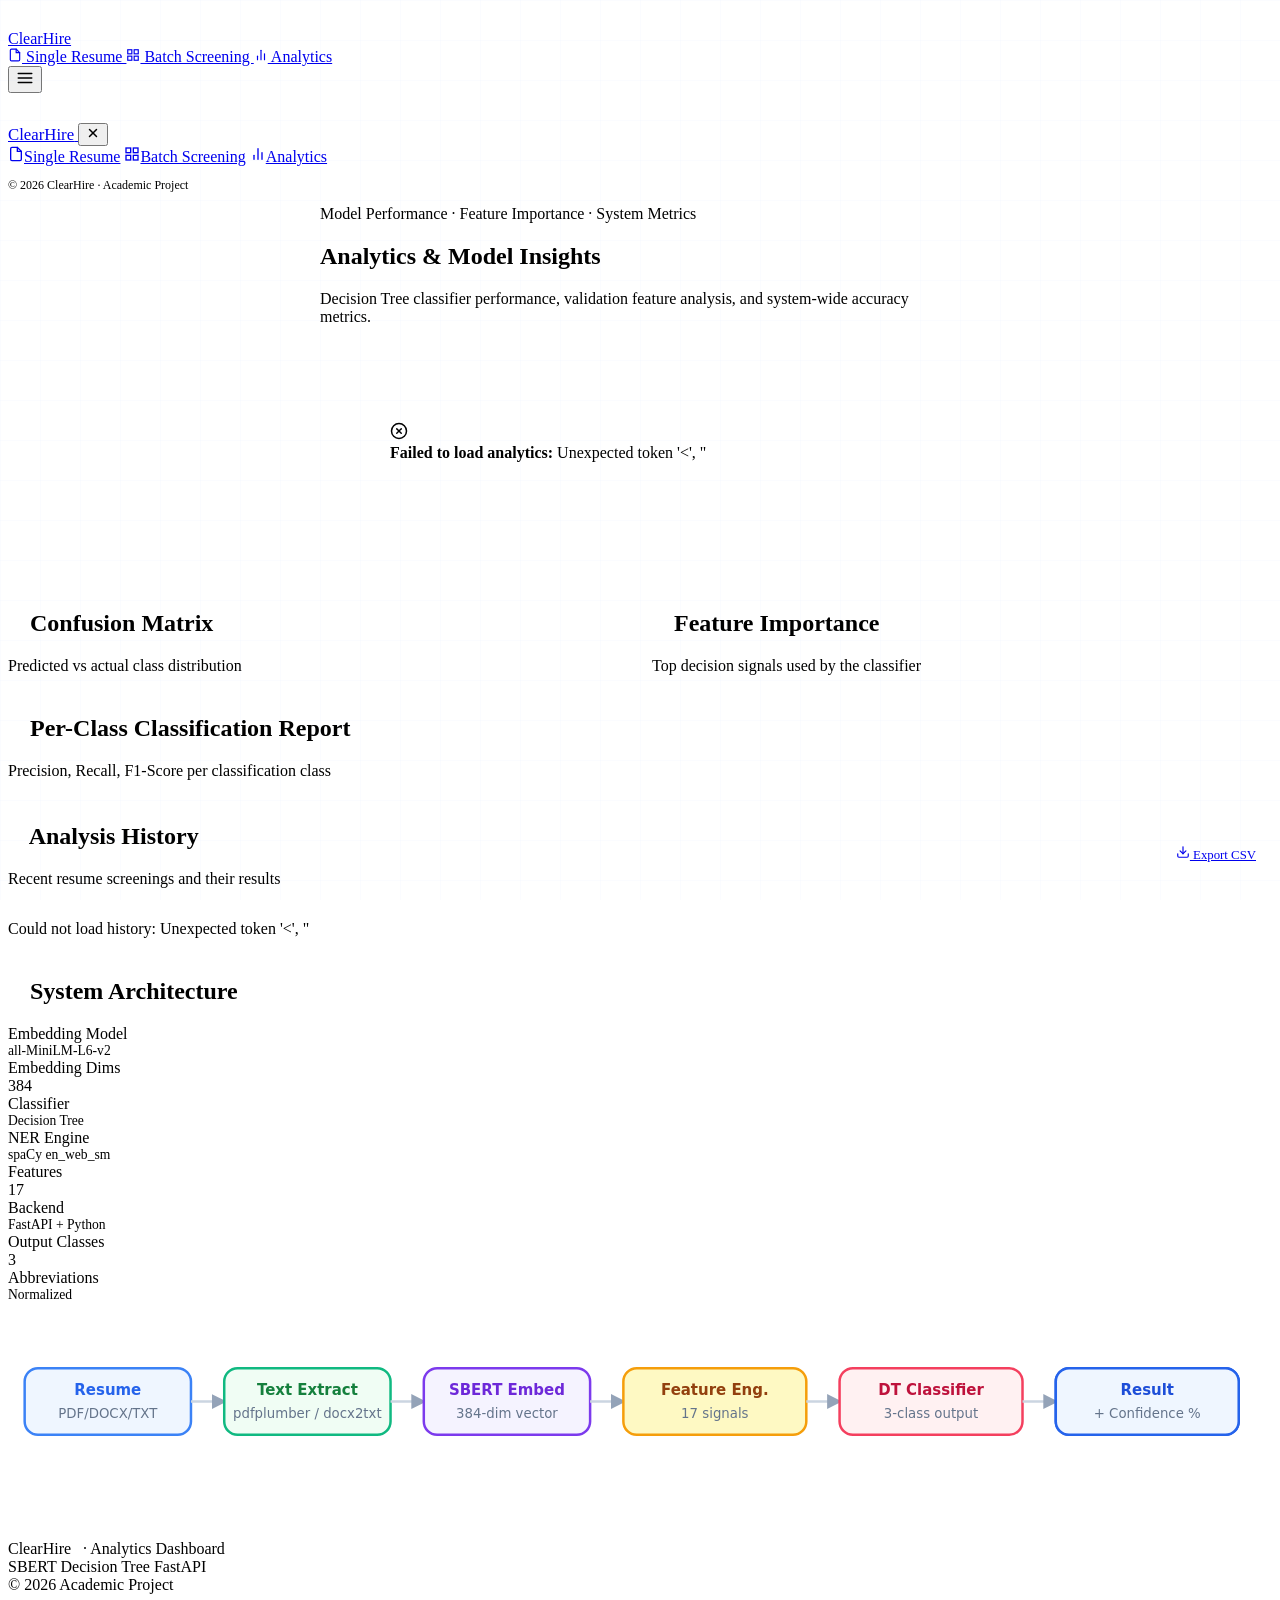
==== commit f6954bac: "ready, api_major improvements, 87%" ====
--- a/app/templates/analytics.html
+++ b/app/templates/analytics.html
@@ -141,6 +141,26 @@
       <div class="card-body" id="classReportBody"></div>
     </div>
 
+    <!-- Analysis History -->
+    <div class="card animate-fadeInUp delay-300" style="margin-bottom:1.5rem;">
+      <div class="card-header" style="display:flex;justify-content:space-between;align-items:center;">
+        <div>
+          <h2 class="card-title">
+            <svg width="16" height="16" viewBox="0 0 24 24" fill="none" stroke="var(--primary)" stroke-width="2.2" stroke-linecap="round"><circle cx="12" cy="12" r="10"/><polyline points="12 6 12 12 16 14"/></svg>
+            Analysis History
+          </h2>
+          <p class="card-description">Recent resume screenings and their results</p>
+        </div>
+        <a href="/api/export?format=csv" class="btn btn-primary" style="font-size:0.8rem;padding:0.5rem 1rem;">
+          <svg width="14" height="14" viewBox="0 0 24 24" fill="none" stroke="currentColor" stroke-width="2" stroke-linecap="round"><path d="M21 15v4a2 2 0 0 1-2 2H5a2 2 0 0 1-2-2v-4"/><polyline points="7 10 12 15 17 10"/><line x1="12" y1="15" x2="12" y2="3"/></svg>
+          Export CSV
+        </a>
+      </div>
+      <div class="card-body" id="historyBody" style="overflow-x:auto;">
+        <div style="text-align:center;padding:2rem;"><div class="loading-spinner" style="width:20px;height:20px;border-width:2px;"></div></div>
+      </div>
+    </div>
+
     <!-- System Info -->
     <div class="card animate-fadeInUp delay-400">
       <div class="card-header">
@@ -415,8 +435,60 @@
     </div>` : ''}`;
 }
 
+/* ── History Table ───────────────────────────────────────── */
+async function loadHistory() {
+  const historyBody = document.getElementById('historyBody');
+  try {
+    const resp = await fetch('/api/history?limit=10');
+    const data = await resp.json();
+    if (data.status !== 'success') throw new Error(data.detail || 'Failed');
+    
+    if (!data.history || !data.history.length) {
+      historyBody.innerHTML = '<p class="text-muted text-sm">No analysis history available yet.</p>';
+      return;
+    }
+
+    const clsIcon = {
+      'Authentic':       { badge:'cls-authentic',  icon:'✓' },
+      'Suspicious':      { badge:'cls-suspicious', icon:'⚠' },
+      'Potentially Fake':{ badge:'cls-fake',       icon:'✗' }
+    };
+
+    historyBody.innerHTML = `
+      <table class="results-table">
+        <thead>
+          <tr>
+            <th>Date</th>
+            <th>Filename</th>
+            <th>Match Score</th>
+            <th>AI Plausibility</th>
+            <th>Classification</th>
+          </tr>
+        </thead>
+        <tbody>
+          ${data.history.map(r => {
+            const date = new Date(r.created_at).toLocaleString();
+            const info = clsIcon[r.classification] || { badge:'', icon:'?' };
+            return `<tr>
+              <td style="font-size:0.75rem;color:var(--gray-500);">${date}</td>
+              <td style="font-weight:500;max-width:180px;" class="truncate" title="${r.filename}">${r.filename}</td>
+              <td style="font-family:var(--font-mono);">${(r.final_match_score||0).toFixed(3)}</td>
+              <td style="font-family:var(--font-mono);">${(r.ai_plausibility_score||0).toFixed(3)}</td>
+              <td><span class="cls-badge ${info.badge}">${info.icon} ${r.classification}</span></td>
+            </tr>`;
+          }).join('')}
+        </tbody>
+      </table>
+    `;
+
+  } catch(err) {
+    historyBody.innerHTML = `<p class="text-muted text-sm" style="color:var(--error);">Could not load history: ${err.message}</p>`;
+  }
+}
+
 /* ── Init ─────────────────────────────────────────────────── */
 loadAnalytics();
+loadHistory();
 </script>
 </body>
 </html>
